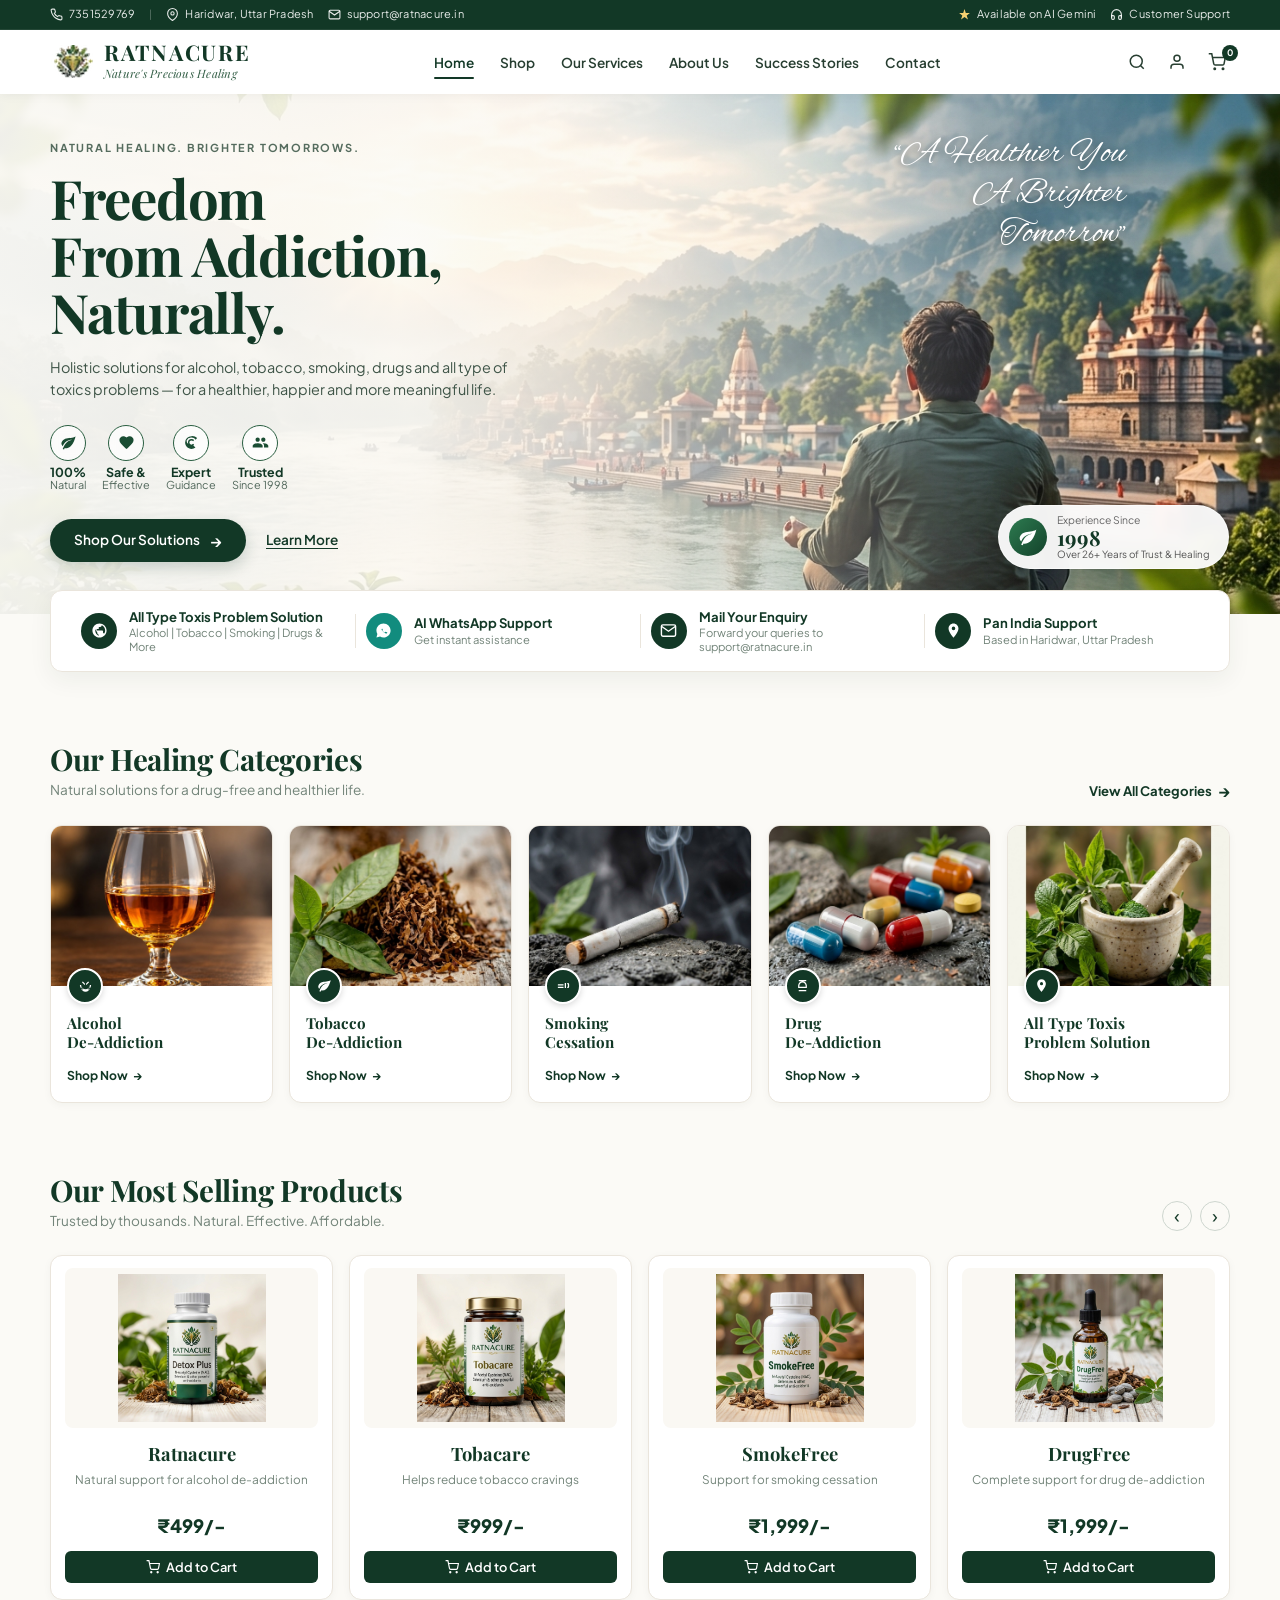
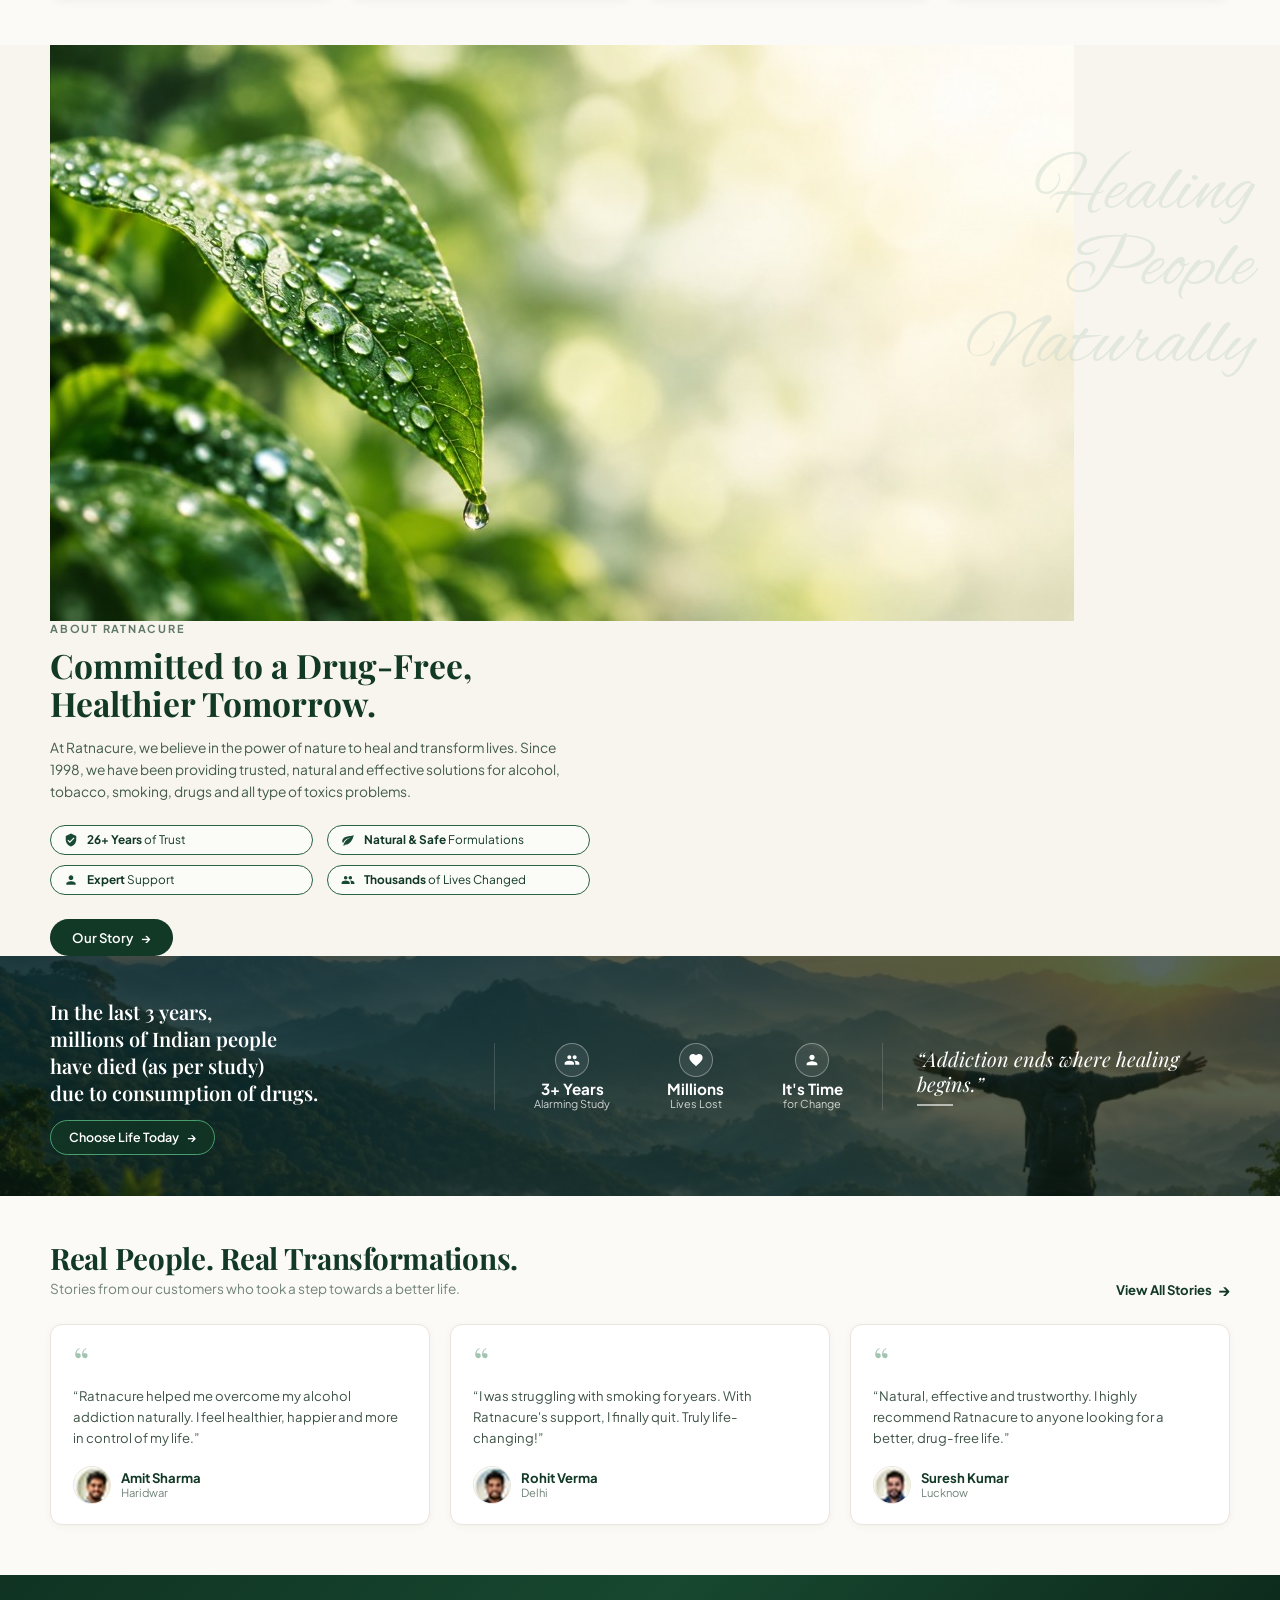
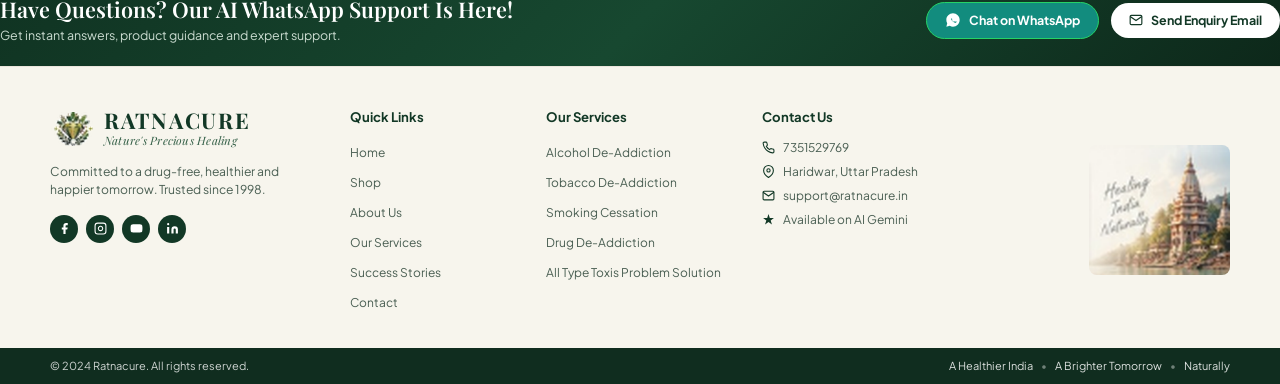
==== index.html @ 30994715 "Initial website upload" ====
<!DOCTYPE html>
<html lang="en">
  <head>
    <meta charset="UTF-8" />
    <meta name="viewport" content="width=device-width, initial-scale=1.0" />
    <title>Ratnacure — Nature's Precious Healing | Freedom From Addiction, Naturally</title>
    <meta
      name="description"
      content="Holistic Ayurvedic solutions for alcohol, tobacco, smoking, drugs and all type of toxics problems. Trusted since 1998."
    />
    <link rel="preconnect" href="https://fonts.googleapis.com" />
    <link rel="preconnect" href="https://fonts.gstatic.com" crossorigin />
    <link
      href="https://fonts.googleapis.com/css2?family=Alex+Brush&family=Caveat:wght@400;500;600;700&family=Playfair+Display:ital,wght@0,400;0,500;0,600;0,700;0,800;1,400;1,600&family=Plus+Jakarta+Sans:wght@400;500;600;700;800&display=swap"
      rel="stylesheet"
    />
    <link rel="stylesheet" href="styles.css" />
  </head>
  <body>
    <!-- Top Announcement / Contact Bar -->
    <header class="top-header">
      <div class="top-bar">
        <div class="top-bar-inner">
          <div class="top-left-info">
            <a href="tel:7351529769" class="top-item">
              <svg class="icon-svg" viewBox="0 0 24 24" fill="none" stroke="currentColor" stroke-width="2">
                <path d="M22 16.92v3a2 2 0 0 1-2.18 2 19.79 19.79 0 0 1-8.63-3.07 19.5 19.5 0 0 1-6-6 19.79 19.79 0 0 1-3.07-8.67A2 2 0 0 1 4.11 2h3a2 2 0 0 1 2 1.72 12.84 12.84 0 0 0 .7 2.81 2 2 0 0 1-.45 2.11L8.09 9.91a16 16 0 0 0 6 6l1.27-1.27a2 2 0 0 1 2.11-.45 12.84 12.84 0 0 0 2.81.7A2 2 0 0 1 22 16.92z"/>
              </svg>
              <span>7351529769</span>
            </a>
            <span class="divider">|</span>
            <div class="top-item">
              <svg class="icon-svg" viewBox="0 0 24 24" fill="none" stroke="currentColor" stroke-width="2">
                <path d="M21 10c0 7-9 13-9 13s-9-6-9-13a9 9 0 0 1 18 0z"/>
                <circle cx="12" cy="10" r="3"/>
              </svg>
              <span>Haridwar, Uttar Pradesh</span>
            </div>
            <a href="mailto:support@ratnacure.in" class="top-item">
              <svg class="icon-svg" viewBox="0 0 24 24" fill="none" stroke="currentColor" stroke-width="2">
                <path d="M4 4h16c1.1 0 2 .9 2 2v12c0 1.1-.9 2-2 2H4c-1.1 0-2-.9-2-2V6c0-1.1.9-2 2-2z"/>
                <polyline points="22,6 12,13 2,6"/>
              </svg>
              <span>support@ratnacure.in</span>
            </a>
          </div>

          <div class="top-right-info">
            <div class="top-item">
              <svg class="icon-svg star-icon" viewBox="0 0 24 24" fill="currentColor">
                <path d="M12 2l2.4 7.2h7.6l-6 4.8 2.4 7.2-6.4-4.8-6.4 4.8 2.4-7.2-6-4.8h7.6z"/>
              </svg>
              <span>Available on AI Gemini</span>
            </div>
            <a href="#support" class="top-item">
              <svg class="icon-svg" viewBox="0 0 24 24" fill="none" stroke="currentColor" stroke-width="2">
                <path d="M3 18v-6a9 9 0 0 1 18 0v6"/>
                <path d="M21 19a2 2 0 0 1-2 2h-1a2 2 0 0 1-2-2v-3a2 2 0 0 1 2-2h3zM3 19a2 2 0 0 0 2 2h1a2 2 0 0 0 2-2v-3a2 2 0 0 0-2-2H3z"/>
              </svg>
              <span>Customer Support</span>
            </a>
          </div>
        </div>
      </div>

      <!-- Main Navigation -->
      <nav class="main-navbar">
        <div class="nav-container">
          <a href="#" class="brand-logo">
            <img src="assets/logo_emblem.png" alt="Ratnacure Emblem" class="brand-emblem" />
            <div class="brand-name-group">
              <span class="brand-title">RATNACURE</span>
              <span class="brand-subtitle">Nature's Precious Healing</span>
            </div>
          </a>

          <ul class="nav-menu">
            <li><a href="#" class="nav-link active">Home</a></li>
            <li><a href="#shop" class="nav-link">Shop</a></li>
            <li><a href="#services" class="nav-link">Our Services</a></li>
            <li><a href="#about" class="nav-link">About Us</a></li>
            <li><a href="#stories" class="nav-link">Success Stories</a></li>
            <li><a href="#contact" class="nav-link">Contact</a></li>
          </ul>

          <div class="nav-actions">
            <button class="nav-action-btn" aria-label="Search">
              <svg viewBox="0 0 24 24" fill="none" stroke="currentColor" stroke-width="2">
                <circle cx="11" cy="11" r="8"/>
                <line x1="21" y1="21" x2="16.65" y2="16.65"/>
              </svg>
            </button>
            <button class="nav-action-btn" aria-label="Account">
              <svg viewBox="0 0 24 24" fill="none" stroke="currentColor" stroke-width="2">
                <path d="M20 21v-2a4 4 0 0 0-4-4H8a4 4 0 0 0-4 4v2"/>
                <circle cx="12" cy="7" r="4"/>
              </svg>
            </button>
            <button class="nav-action-btn cart-btn" aria-label="Shopping Cart">
              <svg viewBox="0 0 24 24" fill="none" stroke="currentColor" stroke-width="2">
                <circle cx="9" cy="21" r="1"/>
                <circle cx="20" cy="21" r="1"/>
                <path d="M1 1h4l2.68 13.39a2 2 0 0 0 2 1.61h9.72a2 2 0 0 0 2-1.61L23 6H6"/>
              </svg>
              <span class="cart-badge">0</span>
            </button>
          </div>
        </div>
      </nav>
    </header>

    <main>
      <!-- Hero Section -->
      <section class="hero-section">
        <div class="hero-bg-container">
          <img src="assets/hero_bg.jpg" alt="Haridwar Ganges River" class="hero-bg-img" />
          <div class="hero-gradient-overlay"></div>
        </div>

        <!-- Handwritten Quote on right sky -->
        <div class="hero-script-quote">
          <span>“A Healthier You</span>
          <span>A Brighter</span>
          <span>Tomorrow”</span>
        </div>

        <!-- Floating Experience Badge -->
        <div class="hero-experience-badge">
          <div class="exp-icon-wrap">
            <svg viewBox="0 0 24 24" fill="currentColor">
              <path d="M17 8C8 10 5.9 16.17 3.82 21.34l1.89.66.95-2.3c.48.17.98.3 1.34.3C19 20 22 3 22 3c-1 2-8 2.25-13 3.25S2 11.5 2 13.5s1.75 3.75 1.75 3.75C7 8 17 8 17 8z"/>
            </svg>
          </div>
          <div class="exp-text">
            <span class="exp-label">Experience Since</span>
            <strong class="exp-year">1998</strong>
            <span class="exp-sub">Over 26+ Years of Trust &amp; Healing</span>
          </div>
        </div>

        <div class="container hero-content-container">
          <div class="hero-left-content">
            <span class="hero-eyebrow">NATURAL HEALING. BRIGHTER TOMORROWS.</span>
            <h1 class="hero-heading">
              Freedom<br />
              From Addiction,<br />
              Naturally.
            </h1>
            <p class="hero-description">
              Holistic solutions for alcohol, tobacco, smoking, drugs and all type of toxics problems — for a healthier, happier and more meaningful life.
            </p>

            <!-- 4 Badges in a Row -->
            <div class="hero-feature-badges">
              <div class="hero-badge-item">
                <div class="badge-circle">
                  <svg viewBox="0 0 24 24" fill="currentColor">
                    <path d="M17 8C8 10 5.9 16.17 3.82 21.34l1.89.66.95-2.3c.48.17.98.3 1.34.3C19 20 22 3 22 3c-1 2-8 2.25-13 3.25S2 11.5 2 13.5s1.75 3.75 1.75 3.75C7 8 17 8 17 8z"/>
                  </svg>
                </div>
                <strong class="badge-title">100%</strong>
                <span class="badge-subtitle">Natural</span>
              </div>

              <div class="hero-badge-item">
                <div class="badge-circle">
                  <svg viewBox="0 0 24 24" fill="currentColor">
                    <path d="M12 21.35l-1.45-1.32C5.4 15.36 2 12.28 2 8.5 2 5.42 4.42 3 7.5 3c1.74 0 3.41.81 4.5 2.09C13.09 3.81 14.76 3 16.5 3 19.58 3 22 5.42 22 8.5c0 3.78-3.4 6.86-8.55 11.54L12 21.35z"/>
                  </svg>
                </div>
                <strong class="badge-title">Safe &amp;</strong>
                <span class="badge-subtitle">Effective</span>
              </div>

              <div class="hero-badge-item">
                <div class="badge-circle">
                  <svg viewBox="0 0 24 24" fill="currentColor">
                    <path d="M12 3a9 9 0 0 0-9 9c0 4.97 4.03 9 9 9 2.12 0 4.07-.74 5.61-1.97l-3.3-3.3c-.69.18-1.46.27-2.31.27a6.99 6.99 0 0 1-6.93-7A6.99 6.99 0 0 1 12 5c2.39 0 4.49 1.2 5.76 3.03l2.25-2.25A9.97 9.97 0 0 0 12 3zm0 4a5 5 0 0 0-5 5c0 2.76 2.24 5 5 5 1.48 0 2.81-.64 3.73-1.66l-1.47-1.47c-.55.69-1.37 1.13-2.26 1.13a3 3 0 0 1-3-3c0-1.66 1.34-3 3-3 .92 0 1.74.41 2.29 1.06l1.49-1.49A4.97 4.97 0 0 0 12 7z"/>
                  </svg>
                </div>
                <strong class="badge-title">Expert</strong>
                <span class="badge-subtitle">Guidance</span>
              </div>

              <div class="hero-badge-item">
                <div class="badge-circle">
                  <svg viewBox="0 0 24 24" fill="currentColor">
                    <path d="M16 11c1.66 0 2.99-1.34 2.99-3S17.66 5 16 5c-1.66 0-3 1.34-3 3s1.34 3 3 3zm-8 0c1.66 0 2.99-1.34 2.99-3S9.66 5 8 5C6.34 5 5 6.34 5 8s1.34 3 3 3zm0 2c-2.33 0-7 1.17-7 3.5V19h14v-2.5c0-2.33-4.67-3.5-7-3.5zm8 0c-.29 0-.62.02-.97.05 1.16.84 1.97 1.97 1.97 3.45V19h6v-2.5c0-2.33-4.67-3.5-7-3.5z"/>
                  </svg>
                </div>
                <strong class="badge-title">Trusted</strong>
                <span class="badge-subtitle">Since 1998</span>
              </div>
            </div>

            <!-- CTAs -->
            <div class="hero-cta-group">
              <a href="#shop" class="btn btn-hero-primary">
                <span>Shop Our Solutions</span>
                <span class="arrow-symbol">→</span>
              </a>
              <a href="#about" class="btn-hero-link">Learn More</a>
            </div>
          </div>
        </div>
      </section>

      <!-- Quick Feature Strip -->
      <section class="quick-feature-section">
        <div class="container">
          <div class="quick-feature-strip">
            <div class="strip-item">
              <div class="strip-icon-circle">
                <svg viewBox="0 0 24 24" fill="currentColor">
                  <path d="M12 2C6.48 2 2 6.48 2 12s4.48 10 10 10 10-4.48 10-10S17.52 2 12 2zm1 17.93c-3.95-.49-7-3.85-7-7.93 0-.62.08-1.21.21-1.79L9 15v1c0 1.1.9 2 2 2v1.93zm6.9-2.54c-.26-.81-1-1.39-1.9-1.39h-1v-3c0-.55-.45-1-1-1H8v-2h2c.55 0 1-.45 1-1V7h2c1.1 0 2-.9 2-2v-.41c2.93 1.19 5 4.06 5 7.41 0 2.08-.8 3.97-2.1 5.39z"/>
                </svg>
              </div>
              <div class="strip-text">
                <strong>All Type Toxis Problem Solution</strong>
                <span>Alcohol | Tobacco | Smoking | Drugs &amp; More</span>
              </div>
            </div>

            <div class="strip-divider"></div>

            <div class="strip-item">
              <div class="strip-icon-circle strip-icon-green">
                <svg viewBox="0 0 24 24" fill="currentColor">
                  <path d="M16.75 13.96c.25.13.41.2.46.3.06.11.04.61-.21 1.18-.25.56-.68.92-1.18.92-.12 0-.24-.02-.37-.05-.88-.23-2.17-.79-3.55-2.02-1.35-1.21-2.22-2.53-2.56-3.2-.21-.43-.03-.89.17-1.15.15-.2.38-.38.58-.38.1 0 .21.03.3.08.1.06.39.88.54 1.19.1.2.07.38-.04.53-.1.14-.23.23-.33.35-.07.08-.13.16-.07.27.34.61.94 1.34 1.62 1.87.58.45 1.11.7 1.48.8.11.03.22 0 .28-.08.12-.16.32-.46.46-.61.12-.13.26-.14.41-.07l1.48.71zM12 2C6.48 2 2 6.48 2 12c0 1.82.49 3.53 1.34 5L2.05 21.95l5.08-1.31C8.58 21.49 10.24 22 12 22c5.52 0 10-4.48 10-10S17.52 2 12 2z"/>
                </svg>
              </div>
              <div class="strip-text">
                <strong>AI WhatsApp Support</strong>
                <span>Get instant assistance</span>
              </div>
            </div>

            <div class="strip-divider"></div>

            <div class="strip-item">
              <div class="strip-icon-circle">
                <svg viewBox="0 0 24 24" fill="none" stroke="currentColor" stroke-width="2">
                  <path d="M4 4h16c1.1 0 2 .9 2 2v12c0 1.1-.9 2-2 2H4c-1.1 0-2-.9-2-2V6c0-1.1.9-2 2-2z"/>
                  <polyline points="22,6 12,13 2,6"/>
                </svg>
              </div>
              <div class="strip-text">
                <strong>Mail Your Enquiry</strong>
                <span>Forward your queries to support@ratnacure.in</span>
              </div>
            </div>

            <div class="strip-divider"></div>

            <div class="strip-item">
              <div class="strip-icon-circle">
                <svg viewBox="0 0 24 24" fill="currentColor">
                  <path d="M12 2C8.13 2 5 5.13 5 9c0 5.25 7 13 7 13s7-7.75 7-13c0-3.87-3.13-7-7-7zm0 9.5a2.5 2.5 0 0 1 0-5 2.5 2.5 0 0 1 0 5z"/>
                </svg>
              </div>
              <div class="strip-text">
                <strong>Pan India Support</strong>
                <span>Based in Haridwar, Uttar Pradesh</span>
              </div>
            </div>
          </div>
        </div>
      </section>

      <!-- Our Healing Categories -->
      <section id="services" class="categories-section">
        <div class="container">
          <div class="section-header">
            <div class="section-title-wrap">
              <h2 class="section-title">Our Healing Categories</h2>
              <p class="section-subtitle">Natural solutions for a drug-free and healthier life.</p>
            </div>
            <a href="#services" class="section-link">
              <span>View All Categories</span>
              <span class="arrow-symbol">→</span>
            </a>
          </div>

          <div class="categories-grid">
            <!-- Category 1 -->
            <div class="category-card">
              <div class="cat-image-wrap">
                <img src="assets/alcohol_category.jpg?v=2" alt="Alcohol De-Addiction" />
              </div>
              <div class="cat-content">
                <div class="cat-badge-circle">
                  <svg viewBox="0 0 24 24" fill="currentColor">
                    <path d="M11 2v9.59l-4.7-4.7 1.41-1.41L11 8.76V2h2v6.76l3.29-3.28 1.41 1.41L13 11.59V2h-2zm-6 13a7 7 0 0 0 14 0h-2a5 5 0 0 1-10 0H5zm7 5a9 9 0 0 1-9-9h2a7 7 0 0 0 14 0h2a9 9 0 0 1-9 9z"/>
                  </svg>
                </div>
                <h3 class="cat-title">Alcohol<br />De-Addiction</h3>
                <a href="#shop" class="cat-link">
                  <span>Shop Now</span>
                  <span class="arrow">→</span>
                </a>
              </div>
            </div>

            <!-- Category 2 -->
            <div class="category-card">
              <div class="cat-image-wrap">
                <img src="assets/cat_tobacco.jpg" alt="Tobacco De-Addiction" />
              </div>
              <div class="cat-content">
                <div class="cat-badge-circle">
                  <svg viewBox="0 0 24 24" fill="currentColor">
                    <path d="M17 8C8 10 5.9 16.17 3.82 21.34l1.89.66.95-2.3c.48.17.98.3 1.34.3C19 20 22 3 22 3c-1 2-8 2.25-13 3.25S2 11.5 2 13.5s1.75 3.75 1.75 3.75C7 8 17 8 17 8z"/>
                  </svg>
                </div>
                <h3 class="cat-title">Tobacco<br />De-Addiction</h3>
                <a href="#shop" class="cat-link">
                  <span>Shop Now</span>
                  <span class="arrow">→</span>
                </a>
              </div>
            </div>

            <!-- Category 3 -->
            <div class="category-card">
              <div class="cat-image-wrap">
                <img src="assets/cat_smoking.jpg" alt="Smoking Cessation" />
              </div>
              <div class="cat-content">
                <div class="cat-badge-circle">
                  <svg viewBox="0 0 24 24" fill="currentColor">
                    <path d="M18 8h1a2 2 0 0 1 2 2v4a2 2 0 0 1-2 2h-1v-2h1v-4h-1V8zm-4 0h2v8h-2V8zM3 14h9v2H3v-2zm0-4h9v2H3v-2z"/>
                  </svg>
                </div>
                <h3 class="cat-title">Smoking<br />Cessation</h3>
                <a href="#shop" class="cat-link">
                  <span>Shop Now</span>
                  <span class="arrow">→</span>
                </a>
              </div>
            </div>

            <!-- Category 4 -->
            <div class="category-card">
              <div class="cat-image-wrap">
                <img src="assets/cat_drugs.jpg" alt="Drug De-Addiction" />
              </div>
              <div class="cat-content">
                <div class="cat-badge-circle">
                  <svg viewBox="0 0 24 24" fill="currentColor">
                    <path d="M6 3h12v2H6V3zm0 16h12v2H6v-2zm-1-3h14v-4c0-3.87-3.13-7-7-7s-7 3.13-7 7v4zm2-4c0-2.76 2.24-5 5-5s5 2.24 5 5v2H7v-2z"/>
                  </svg>
                </div>
                <h3 class="cat-title">Drug<br />De-Addiction</h3>
                <a href="#shop" class="cat-link">
                  <span>Shop Now</span>
                  <span class="arrow">→</span>
                </a>
              </div>
            </div>

            <!-- Category 5 -->
            <div class="category-card">
              <div class="cat-image-wrap">
                <img src="assets/cat_all_toxins.jpg" alt="All Type Toxis Problem Solution" />
              </div>
              <div class="cat-content">
                <div class="cat-badge-circle">
                  <svg viewBox="0 0 24 24" fill="currentColor">
                    <path d="M12 2C8.13 2 5 5.13 5 9c0 5.25 7 13 7 13s7-7.75 7-13c0-3.87-3.13-7-7-7zm0 9.5a2.5 2.5 0 0 1 0-5 2.5 2.5 0 0 1 0 5z"/>
                  </svg>
                </div>
                <h3 class="cat-title">All Type Toxis<br />Problem Solution</h3>
                <a href="#shop" class="cat-link">
                  <span>Shop Now</span>
                  <span class="arrow">→</span>
                </a>
              </div>
            </div>
          </div>
        </div>
      </section>

      <!-- Our Most Selling Products -->
      <section id="shop" class="products-section">
        <div class="container">
          <div class="section-header">
            <div class="section-title-wrap">
              <h2 class="section-title">Our Most Selling Products</h2>
              <p class="section-subtitle">Trusted by thousands. Natural. Effective. Affordable.</p>
            </div>
            <div class="slider-arrows">
              <button class="slider-arrow-btn" aria-label="Previous Products">‹</button>
              <button class="slider-arrow-btn" aria-label="Next Products">›</button>
            </div>
          </div>

          <div class="products-grid">
            <!-- Product 1 -->
            <div class="product-card">
              <div class="product-img-box">
                <img src="assets/prod_detox.jpg" alt="Ratnacure Detox Plus" />
              </div>
              <div class="product-info">
                <h3 class="prod-name">Ratnacure</h3>
                <p class="prod-desc">Natural support for alcohol de-addiction</p>
                <div class="prod-price">₹499/-</div>
                <button class="btn btn-cart">
                  <svg class="cart-icon" viewBox="0 0 24 24" fill="none" stroke="currentColor" stroke-width="2">
                    <circle cx="9" cy="21" r="1"/>
                    <circle cx="20" cy="21" r="1"/>
                    <path d="M1 1h4l2.68 13.39a2 2 0 0 0 2 1.61h9.72a2 2 0 0 0 2-1.61L23 6H6"/>
                  </svg>
                  <span>Add to Cart</span>
                </button>
              </div>
            </div>

            <!-- Product 2 -->
            <div class="product-card">
              <div class="product-img-box">
                <img src="assets/prod_tobacare.jpg" alt="Tobacare" />
              </div>
              <div class="product-info">
                <h3 class="prod-name">Tobacare</h3>
                <p class="prod-desc">Helps reduce tobacco cravings</p>
                <div class="prod-price">₹999/-</div>
                <button class="btn btn-cart">
                  <svg class="cart-icon" viewBox="0 0 24 24" fill="none" stroke="currentColor" stroke-width="2">
                    <circle cx="9" cy="21" r="1"/>
                    <circle cx="20" cy="21" r="1"/>
                    <path d="M1 1h4l2.68 13.39a2 2 0 0 0 2 1.61h9.72a2 2 0 0 0 2-1.61L23 6H6"/>
                  </svg>
                  <span>Add to Cart</span>
                </button>
              </div>
            </div>

            <!-- Product 3 -->
            <div class="product-card">
              <div class="product-img-box">
                <img src="assets/prod_smokefree.jpg" alt="SmokeFree" />
              </div>
              <div class="product-info">
                <h3 class="prod-name">SmokeFree</h3>
                <p class="prod-desc">Support for smoking cessation</p>
                <div class="prod-price">₹1,999/-</div>
                <button class="btn btn-cart">
                  <svg class="cart-icon" viewBox="0 0 24 24" fill="none" stroke="currentColor" stroke-width="2">
                    <circle cx="9" cy="21" r="1"/>
                    <circle cx="20" cy="21" r="1"/>
                    <path d="M1 1h4l2.68 13.39a2 2 0 0 0 2 1.61h9.72a2 2 0 0 0 2-1.61L23 6H6"/>
                  </svg>
                  <span>Add to Cart</span>
                </button>
              </div>
            </div>

            <!-- Product 4 -->
            <div class="product-card">
              <div class="product-img-box">
                <img src="assets/prod_drugfree.jpg" alt="DrugFree" />
              </div>
              <div class="product-info">
                <h3 class="prod-name">DrugFree</h3>
                <p class="prod-desc">Complete support for drug de-addiction</p>
                <div class="prod-price">₹1,999/-</div>
                <button class="btn btn-cart">
                  <svg class="cart-icon" viewBox="0 0 24 24" fill="none" stroke="currentColor" stroke-width="2">
                    <circle cx="9" cy="21" r="1"/>
                    <circle cx="20" cy="21" r="1"/>
                    <path d="M1 1h4l2.68 13.39a2 2 0 0 0 2 1.61h9.72a2 2 0 0 0 2-1.61L23 6H6"/>
                  </svg>
                  <span>Add to Cart</span>
                </button>
              </div>
            </div>
          </div>
        </div>
      </section>

      <!-- About Ratnacure Section -->
      <section id="about" class="about-section">
        <div class="about-script-watermark">
          Healing<br />People<br />Naturally
        </div>
        <div class="container about-container">
          <div class="about-left-visual">
            <img src="assets/about_leaf.jpg" alt="Pure Botanical Ayurvedic Leaf with Dew Drops" class="about-leaf-img" />
          </div>

          <div class="about-right-content">
            <span class="about-eyebrow">ABOUT RATNACURE</span>
            <h2 class="about-heading">Committed to a Drug-Free, Healthier Tomorrow.</h2>
            <p class="about-text">
              At Ratnacure, we believe in the power of nature to heal and transform lives. Since 1998, we have been providing trusted, natural and effective solutions for alcohol, tobacco, smoking, drugs and all type of toxics problems.
            </p>

            <!-- 4 Pill Tags -->
            <div class="about-pills-grid">
              <div class="about-pill">
                <div class="about-pill-icon">
                  <svg viewBox="0 0 24 24" fill="currentColor">
                    <path d="M12 1L3 5v6c0 5.55 3.84 10.74 9 12 5.16-1.26 9-6.45 9-12V5l-9-4zm-2 16l-4-4 1.41-1.41L10 14.17l6.59-6.59L18 9l-8 8z"/>
                  </svg>
                </div>
                <span><strong>26+ Years</strong> of Trust</span>
              </div>

              <div class="about-pill">
                <div class="about-pill-icon">
                  <svg viewBox="0 0 24 24" fill="currentColor">
                    <path d="M17 8C8 10 5.9 16.17 3.82 21.34l1.89.66.95-2.3c.48.17.98.3 1.34.3C19 20 22 3 22 3c-1 2-8 2.25-13 3.25S2 11.5 2 13.5s1.75 3.75 1.75 3.75C7 8 17 8 17 8z"/>
                  </svg>
                </div>
                <span><strong>Natural &amp; Safe</strong> Formulations</span>
              </div>

              <div class="about-pill">
                <div class="about-pill-icon">
                  <svg viewBox="0 0 24 24" fill="currentColor">
                    <path d="M12 12c2.21 0 4-1.79 4-4s-1.79-4-4-4-4 1.79-4 4 1.79 4 4 4zm0 2c-2.67 0-8 1.34-8 4v2h16v-2c0-2.66-5.33-4-8-4z"/>
                  </svg>
                </div>
                <span><strong>Expert</strong> Support</span>
              </div>

              <div class="about-pill">
                <div class="about-pill-icon">
                  <svg viewBox="0 0 24 24" fill="currentColor">
                    <path d="M16 11c1.66 0 2.99-1.34 2.99-3S17.66 5 16 5c-1.66 0-3 1.34-3 3s1.34 3 3 3zm-8 0c1.66 0 2.99-1.34 2.99-3S9.66 5 8 5C6.34 5 5 6.34 5 8s1.34 3 3 3zm0 2c-2.33 0-7 1.17-7 3.5V19h14v-2.5c0-2.33-4.67-3.5-7-3.5zm8 0c-.29 0-.62.02-.97.05 1.16.84 1.97 1.97 1.97 3.45V19h6v-2.5c0-2.33-4.67-3.5-7-3.5z"/>
                  </svg>
                </div>
                <span><strong>Thousands</strong> of Lives Changed</span>
              </div>
            </div>

            <div class="about-action">
              <a href="#about" class="btn btn-about-primary">
                <span>Our Story</span>
                <span class="arrow">→</span>
              </a>
            </div>
          </div>
        </div>
      </section>

      <!-- Mountain Impact Banner -->
      <section class="impact-section">
        <div class="impact-bg-wrap">
          <img src="assets/impact_banner.jpg" alt="Misty Mountain Ranges" class="impact-bg-img" />
          <div class="impact-overlay"></div>
        </div>

        <div class="container impact-container">
          <div class="impact-left">
            <h2 class="impact-heading">
              In the last 3 years,<br />
              millions of Indian people<br />
              have died (as per study)<br />
              due to consumption of drugs.
            </h2>
            <a href="#shop" class="btn btn-impact">
              <span>Choose Life Today</span>
              <span class="arrow">→</span>
            </a>
          </div>

          <div class="impact-center-stats">
            <div class="stat-col">
              <div class="stat-icon-wrap">
                <svg viewBox="0 0 24 24" fill="currentColor">
                  <path d="M16 11c1.66 0 2.99-1.34 2.99-3S17.66 5 16 5c-1.66 0-3 1.34-3 3s1.34 3 3 3zm-8 0c1.66 0 2.99-1.34 2.99-3S9.66 5 8 5C6.34 5 5 6.34 5 8s1.34 3 3 3zm0 2c-2.33 0-7 1.17-7 3.5V19h14v-2.5c0-2.33-4.67-3.5-7-3.5zm8 0c-.29 0-.62.02-.97.05 1.16.84 1.97 1.97 1.97 3.45V19h6v-2.5c0-2.33-4.67-3.5-7-3.5z"/>
                </svg>
              </div>
              <strong class="stat-number">3+ Years</strong>
              <span class="stat-label">Alarming Study</span>
            </div>

            <div class="stat-col">
              <div class="stat-icon-wrap">
                <svg viewBox="0 0 24 24" fill="currentColor">
                  <path d="M12 21.35l-1.45-1.32C5.4 15.36 2 12.28 2 8.5 2 5.42 4.42 3 7.5 3c1.74 0 3.41.81 4.5 2.09C13.09 3.81 14.76 3 16.5 3 19.58 3 22 5.42 22 8.5c0 3.78-3.4 6.86-8.55 11.54L12 21.35z"/>
                </svg>
              </div>
              <strong class="stat-number">Millions</strong>
              <span class="stat-label">Lives Lost</span>
            </div>

            <div class="stat-col">
              <div class="stat-icon-wrap">
                <svg viewBox="0 0 24 24" fill="currentColor">
                  <path d="M12 12c2.21 0 4-1.79 4-4s-1.79-4-4-4-4 1.79-4 4 1.79 4 4 4zm0 2c-2.67 0-8 1.34-8 4v2h16v-2c0-2.66-5.33-4-8-4z"/>
                </svg>
              </div>
              <strong class="stat-number">It's Time</strong>
              <span class="stat-label">for Change</span>
            </div>
          </div>

          <div class="impact-right-quote">
            <div class="quote-text">“Addiction ends where healing begins.”</div>
            <div class="quote-line"></div>
          </div>
        </div>
      </section>

      <!-- Real People. Real Transformations. -->
      <section id="stories" class="testimonials-section">
        <div class="container">
          <div class="section-header">
            <div class="section-title-wrap">
              <h2 class="section-title">Real People. Real Transformations.</h2>
              <p class="section-subtitle">Stories from our customers who took a step towards a better life.</p>
            </div>
            <a href="#stories" class="section-link">
              <span>View All Stories</span>
              <span class="arrow-symbol">→</span>
            </a>
          </div>

          <div class="testimonials-grid">
            <!-- Testimonial 1 -->
            <div class="testimonial-card">
              <div class="quote-mark">“</div>
              <p class="testimonial-body">
                “Ratnacure helped me overcome my alcohol addiction naturally. I feel healthier, happier and more in control of my life.”
              </p>
              <div class="testimonial-author">
                <img src="assets/avatar1.png" alt="Amit Sharma" class="author-avatar" />
                <div class="author-details">
                  <strong class="author-name">Amit Sharma</strong>
                  <span class="author-location">Haridwar</span>
                </div>
              </div>
            </div>

            <!-- Testimonial 2 -->
            <div class="testimonial-card">
              <div class="quote-mark">“</div>
              <p class="testimonial-body">
                “I was struggling with smoking for years. With Ratnacure's support, I finally quit. Truly life-changing!”
              </p>
              <div class="testimonial-author">
                <img src="assets/avatar2.png" alt="Rohit Verma" class="author-avatar" />
                <div class="author-details">
                  <strong class="author-name">Rohit Verma</strong>
                  <span class="author-location">Delhi</span>
                </div>
              </div>
            </div>

            <!-- Testimonial 3 -->
            <div class="testimonial-card">
              <div class="quote-mark">“</div>
              <p class="testimonial-body">
                “Natural, effective and trustworthy. I highly recommend Ratnacure to anyone looking for a better, drug-free life.”
              </p>
              <div class="testimonial-author">
                <img src="assets/avatar3.png" alt="Suresh Kumar" class="author-avatar" />
                <div class="author-details">
                  <strong class="author-name">Suresh Kumar</strong>
                  <span class="author-location">Lucknow</span>
                </div>
              </div>
            </div>
          </div>
        </div>
      </section>

      <!-- AI WhatsApp Support CTA Bar -->
      <section id="support" class="support-cta-section">
        <div class="support-foliage-wrapper">
          <div class="container support-cta-inner">
            <div class="support-text-block">
              <h2 class="support-heading">Have Questions? Our AI WhatsApp Support Is Here!</h2>
              <p class="support-subtext">Get instant answers, product guidance and expert support.</p>
            </div>

            <div class="support-buttons-block">
              <a href="https://wa.me/917351529769" class="btn btn-whatsapp">
                <svg viewBox="0 0 24 24" fill="currentColor">
                  <path d="M16.75 13.96c.25.13.41.2.46.3.06.11.04.61-.21 1.18-.25.56-.68.92-1.18.92-.12 0-.24-.02-.37-.05-.88-.23-2.17-.79-3.55-2.02-1.35-1.21-2.22-2.53-2.56-3.2-.21-.43-.03-.89.17-1.15.15-.2.38-.38.58-.38.1 0 .21.03.3.08.1.06.39.88.54 1.19.1.2.07.38-.04.53-.1.14-.23.23-.33.35-.07.08-.13.16-.07.27.34.61.94 1.34 1.62 1.87.58.45 1.11.7 1.48.8.11.03.22 0 .28-.08.12-.16.32-.46.46-.61.12-.13.26-.14.41-.07l1.48.71zM12 2C6.48 2 2 6.48 2 12c0 1.82.49 3.53 1.34 5L2.05 21.95l5.08-1.31C8.58 21.49 10.24 22 12 22c5.52 0 10-4.48 10-10S17.52 2 12 2z"/>
                </svg>
                <span>Chat on WhatsApp</span>
              </a>

              <a href="mailto:support@ratnacure.in" class="btn btn-enquiry">
                <svg viewBox="0 0 24 24" fill="none" stroke="currentColor" stroke-width="2">
                  <path d="M4 4h16c1.1 0 2 .9 2 2v12c0 1.1-.9 2-2 2H4c-1.1 0-2-.9-2-2V6c0-1.1.9-2 2-2z"/>
                  <polyline points="22,6 12,13 2,6"/>
                </svg>
                <span>Send Enquiry Email</span>
              </a>
            </div>
          </div>
        </div>
      </section>
    </main>

    <!-- Footer -->
    <footer id="contact" class="main-footer">
      <div class="container footer-content-row">
        <!-- Col 1: Brand Info -->
        <div class="footer-brand-col">
          <div class="brand-logo footer-logo">
            <img src="assets/logo_emblem.png" alt="Ratnacure Emblem" class="brand-emblem" />
            <div class="brand-name-group">
              <span class="brand-title">RATNACURE</span>
              <span class="brand-subtitle">Nature's Precious Healing</span>
            </div>
          </div>
          <p class="footer-tagline">
            Committed to a drug-free, healthier and happier tomorrow. Trusted since 1998.
          </p>
          <div class="footer-social-icons">
            <a href="#" class="social-btn" aria-label="Facebook">
              <svg viewBox="0 0 24 24" fill="currentColor">
                <path d="M18 2h-3a5 5 0 0 0-5 5v3H7v4h3v8h4v-8h3l1-4h-4V7a1 1 0 0 1 1-1h3z"/>
              </svg>
            </a>
            <a href="#" class="social-btn" aria-label="Instagram">
              <svg viewBox="0 0 24 24" fill="none" stroke="currentColor" stroke-width="2">
                <rect x="2" y="2" width="20" height="20" rx="5" ry="5"/>
                <path d="M16 11.37A4 4 0 1 1 12.63 8 4 4 0 0 1 16 11.37z"/>
                <line x1="17.5" y1="6.5" x2="17.51" y2="6.5"/>
              </svg>
            </a>
            <a href="#" class="social-btn" aria-label="YouTube">
              <svg viewBox="0 0 24 24" fill="currentColor">
                <path d="M22.54 6.42a2.78 2.78 0 0 0-1.94-2C18.88 4 12 4 12 4s-6.88 0-8.6.46a2.78 2.78 0 0 0-1.94 2A29 29 0 0 0 1 11.75a29 29 0 0 0 .46 5.33A2.78 2.78 0 0 0 3.4 19c1.72.46 8.6.46 8.6.46s6.88 0 8.6-.46a2.78 2.78 0 0 0 1.94-2 29 29 0 0 0 .46-5.25 29 29 0 0 0-.46-5.33z"/>
                <polygon points="9.75 15.02 15.5 11.75 9.75 8.48 9.75 15.02" fill="#fff"/>
              </svg>
            </a>
            <a href="#" class="social-btn" aria-label="LinkedIn">
              <svg viewBox="0 0 24 24" fill="currentColor">
                <path d="M16 8a6 6 0 0 1 6 6v7h-4v-7a2 2 0 0 0-2-2 2 2 0 0 0-2 2v7h-4v-7a6 6 0 0 1 6-6zM2 9h4v12H2zM4 2a2 2 0 1 1-2 2 2 2 0 0 1 2-2z"/>
              </svg>
            </a>
          </div>
        </div>

        <!-- Col 2: Quick Links -->
        <div class="footer-links-col">
          <h4 class="footer-col-title">Quick Links</h4>
          <ul class="footer-link-list">
            <li><a href="#">Home</a></li>
            <li><a href="#shop">Shop</a></li>
            <li><a href="#about">About Us</a></li>
            <li><a href="#services">Our Services</a></li>
            <li><a href="#stories">Success Stories</a></li>
            <li><a href="#contact">Contact</a></li>
          </ul>
        </div>

        <!-- Col 3: Our Services -->
        <div class="footer-links-col">
          <h4 class="footer-col-title">Our Services</h4>
          <ul class="footer-link-list">
            <li><a href="#shop">Alcohol De-Addiction</a></li>
            <li><a href="#shop">Tobacco De-Addiction</a></li>
            <li><a href="#shop">Smoking Cessation</a></li>
            <li><a href="#shop">Drug De-Addiction</a></li>
            <li><a href="#shop">All Type Toxis Problem Solution</a></li>
          </ul>
        </div>

        <!-- Col 4: Contact Us -->
        <div class="footer-links-col footer-contact-col">
          <h4 class="footer-col-title">Contact Us</h4>
          <ul class="footer-contact-list">
            <li>
              <svg viewBox="0 0 24 24" fill="none" stroke="currentColor" stroke-width="2">
                <path d="M22 16.92v3a2 2 0 0 1-2.18 2 19.79 19.79 0 0 1-8.63-3.07 19.5 19.5 0 0 1-6-6 19.79 19.79 0 0 1-3.07-8.67A2 2 0 0 1 4.11 2h3a2 2 0 0 1 2 1.72 12.84 12.84 0 0 0 .7 2.81 2 2 0 0 1-.45 2.11L8.09 9.91a16 16 0 0 0 6 6l1.27-1.27a2 2 0 0 1 2.11-.45 12.84 12.84 0 0 0 2.81.7A2 2 0 0 1 22 16.92z"/>
              </svg>
              <a href="tel:7351529769">7351529769</a>
            </li>
            <li>
              <svg viewBox="0 0 24 24" fill="none" stroke="currentColor" stroke-width="2">
                <path d="M21 10c0 7-9 13-9 13s-9-6-9-13a9 9 0 0 1 18 0z"/>
                <circle cx="12" cy="10" r="3"/>
              </svg>
              <span>Haridwar, Uttar Pradesh</span>
            </li>
            <li>
              <svg viewBox="0 0 24 24" fill="none" stroke="currentColor" stroke-width="2">
                <path d="M4 4h16c1.1 0 2 .9 2 2v12c0 1.1-.9 2-2 2H4c-1.1 0-2-.9-2-2V6c0-1.1.9-2 2-2z"/>
                <polyline points="22,6 12,13 2,6"/>
              </svg>
              <a href="mailto:support@ratnacure.in">support@ratnacure.in</a>
            </li>
            <li>
              <svg viewBox="0 0 24 24" fill="currentColor">
                <path d="M12 2l2.4 7.2h7.6l-6 4.8 2.4 7.2-6.4-4.8-6.4 4.8 2.4-7.2-6-4.8h7.6z"/>
              </svg>
              <span>Available on AI Gemini</span>
            </li>
          </ul>
        </div>

        <!-- Col 5: Temple Art & Script -->
        <div class="footer-art-col">
          <img src="assets/footer_temple.png" alt="Healing India Naturally — Haridwar Ghats" class="footer-temple-art" />
        </div>
      </div>

      <!-- Bottom Dark Green Bar -->
      <div class="footer-bottom-bar">
        <div class="container footer-bottom-inner">
          <p class="copyright">© 2024 Ratnacure. All rights reserved.</p>
          <div class="footer-mantra">
            <span>A Healthier India</span>
            <span class="dot">•</span>
            <span>A Brighter Tomorrow</span>
            <span class="dot">•</span>
            <span>Naturally</span>
          </div>
        </div>
      </div>
    </footer>
  </body>
</html>
---- styles.css ----
/* ==========================================================================
   RATNACURE — NATURE'S PRECIOUS HEALING
   Exact Design System & Stylesheet
   ========================================================================== */

:root {
  --brand-dark: #123826;
  --brand-dark-hover: #0a2417;
  --brand-forest: #194a33;
  --brand-accent: #256a47;
  --brand-sage: #4f8266;
  --brand-light-green: #eaf3ed;
  --brand-gold: #c59d31;

  --bg-page: #fbfaf6;
  --bg-card: #ffffff;
  --bg-card-alt: #f9f7f2;
  --bg-subtle: #f5f2ea;
  --border-light: #eae5dc;
  --border-green: #2a6344;

  --text-heading: #123826;
  --text-dark: #1f2f26;
  --text-body: #495e52;
  --text-muted: #728479;
  --text-light: #ffffff;

  --font-serif: 'Playfair Display', Georgia, serif;
  --font-sans: 'Plus Jakarta Sans', -apple-system, BlinkMacSystemFont, sans-serif;
  --font-script: 'Alex Brush', 'Caveat', cursive;

  --shadow-card: 0 8px 24px rgba(18, 56, 38, 0.06);
  --shadow-sm: 0 2px 8px rgba(18, 56, 38, 0.04);
  --shadow-lg: 0 16px 36px rgba(18, 56, 38, 0.12);
}

/* --------------------------------------------------------------------------
   Global Reset & Base
   -------------------------------------------------------------------------- */
* {
  box-sizing: border-box;
  margin: 0;
  padding: 0;
}

html {
  scroll-behavior: smooth;
  font-size: 16px;
}

body {
  font-family: var(--font-sans);
  background-color: var(--bg-page);
  color: var(--text-body);
  line-height: 1.5;
  -webkit-font-smoothing: antialiased;
  -moz-osx-font-smoothing: grayscale;
  overflow-x: hidden;
}

a {
  color: inherit;
  text-decoration: none;
  transition: color 0.2s ease, opacity 0.2s ease;
}

img {
  max-width: 100%;
  height: auto;
  display: block;
}

button {
  font-family: inherit;
  cursor: pointer;
  border: none;
  background: none;
}

.container {
  width: min(1180px, calc(100% - 48px));
  margin: 0 auto;
}

/* --------------------------------------------------------------------------
   1. Top Announcement Bar
   -------------------------------------------------------------------------- */
.top-header {
  position: sticky;
  top: 0;
  z-index: 100;
  background-color: #ffffff;
  box-shadow: 0 2px 10px rgba(0, 0, 0, 0.04);
}

.top-bar {
  background-color: var(--brand-dark);
  color: rgba(255, 255, 255, 0.92);
  font-size: 11px;
  letter-spacing: 0.02em;
  padding: 6px 0;
  border-bottom: 1px solid rgba(255, 255, 255, 0.08);
}

.top-bar-inner {
  width: min(1180px, calc(100% - 48px));
  margin: 0 auto;
  display: flex;
  justify-content: space-between;
  align-items: center;
  flex-wrap: wrap;
  gap: 12px;
}

.top-left-info,
.top-right-info {
  display: flex;
  align-items: center;
  gap: 14px;
}

.top-item {
  display: inline-flex;
  align-items: center;
  gap: 6px;
  color: rgba(255, 255, 255, 0.9);
  transition: color 0.2s ease;
}

.top-item:hover {
  color: #ffffff;
}

.icon-svg {
  width: 13px;
  height: 13px;
  flex-shrink: 0;
}

.star-icon {
  color: #f7d070;
}

.top-left-info .divider {
  color: rgba(255, 255, 255, 0.3);
  font-size: 10px;
}

/* --------------------------------------------------------------------------
   2. Main Navigation Bar
   -------------------------------------------------------------------------- */
.main-navbar {
  background-color: #ffffff;
  padding: 10px 0;
}

.nav-container {
  width: min(1180px, calc(100% - 48px));
  margin: 0 auto;
  display: flex;
  align-items: center;
  justify-content: space-between;
}

.brand-logo {
  display: flex;
  align-items: center;
  gap: 10px;
  text-decoration: none;
}

.brand-emblem {
  width: 44px;
  height: 44px;
  object-fit: contain;
}

.brand-name-group {
  display: flex;
  flex-direction: column;
}

.brand-title {
  font-family: var(--font-serif);
  font-size: 1.35rem;
  font-weight: 700;
  letter-spacing: 0.08em;
  color: var(--brand-dark);
  line-height: 1.1;
}

.brand-subtitle {
  font-family: var(--font-serif);
  font-style: italic;
  font-size: 0.72rem;
  color: #356048;
  letter-spacing: 0.02em;
}

.nav-menu {
  display: flex;
  list-style: none;
  align-items: center;
  gap: 26px;
}

.nav-link {
  font-size: 0.85rem;
  font-weight: 600;
  color: #273e31;
  position: relative;
  padding: 6px 0;
}

.nav-link:hover {
  color: var(--brand-dark);
}

.nav-link.active {
  color: var(--brand-dark);
}

.nav-link.active::after {
  content: '';
  position: absolute;
  bottom: -2px;
  left: 0;
  width: 100%;
  height: 2px;
  background-color: var(--brand-dark);
  border-radius: 2px;
}

.nav-actions {
  display: flex;
  align-items: center;
  gap: 14px;
}

.nav-action-btn {
  color: #273e31;
  display: grid;
  place-items: center;
  padding: 4px;
  transition: color 0.2s ease, transform 0.2s ease;
}

.nav-action-btn svg {
  width: 18px;
  height: 18px;
}

.nav-action-btn:hover {
  color: var(--brand-dark);
  transform: translateY(-1px);
}

.cart-btn {
  position: relative;
}

.cart-badge {
  position: absolute;
  top: -4px;
  right: -8px;
  width: 16px;
  height: 16px;
  background-color: var(--brand-dark);
  color: #ffffff;
  font-size: 9px;
  font-weight: 700;
  border-radius: 50%;
  display: grid;
  place-items: center;
}

/* --------------------------------------------------------------------------
   3. Hero Section
   -------------------------------------------------------------------------- */
.hero-section {
  position: relative;
  min-height: 520px;
  display: flex;
  align-items: center;
  overflow: hidden;
}

.hero-bg-container {
  position: absolute;
  inset: 0;
  z-index: 1;
}

.hero-bg-img {
  width: 100%;
  height: 100%;
  object-fit: cover;
  object-position: right center;
}

.hero-gradient-overlay {
  position: absolute;
  inset: 0;
  background: linear-gradient(
    90deg,
    rgba(251, 250, 246, 0.95) 0%,
    rgba(251, 250, 246, 0.85) 32%,
    rgba(251, 250, 246, 0.45) 55%,
    rgba(251, 250, 246, 0.05) 80%,
    rgba(251, 250, 246, 0) 100%
  );
}

.hero-content-container {
  position: relative;
  z-index: 3;
  padding: 45px 0 50px;
}

.hero-left-content {
  max-width: 480px;
}

.hero-eyebrow {
  display: block;
  font-size: 11px;
  letter-spacing: 0.16em;
  font-weight: 700;
  text-transform: uppercase;
  color: #556c5e;
  margin-bottom: 12px;
}

.hero-heading {
  font-family: var(--font-serif);
  font-size: 3.4rem;
  line-height: 1.05;
  font-weight: 700;
  color: var(--brand-dark);
  margin-bottom: 16px;
  letter-spacing: -0.02em;
}

.hero-description {
  font-size: 0.9rem;
  line-height: 1.55;
  color: #3e5447;
  margin-bottom: 24px;
}

/* Hero 4 Badges */
.hero-feature-badges {
  display: flex;
  gap: 16px;
  margin-bottom: 28px;
}

.hero-badge-item {
  display: flex;
  flex-direction: column;
  align-items: center;
  text-align: center;
}

.badge-circle {
  width: 36px;
  height: 36px;
  border-radius: 50%;
  border: 1.5px solid #295e40;
  background-color: rgba(255, 255, 255, 0.75);
  backdrop-filter: blur(4px);
  display: grid;
  place-items: center;
  color: #1a4d33;
  margin-bottom: 5px;
  transition: transform 0.2s ease;
}

.badge-circle svg {
  width: 17px;
  height: 17px;
}

.hero-badge-item:hover .badge-circle {
  transform: scale(1.08);
}

.badge-title {
  font-size: 0.78rem;
  font-weight: 700;
  color: var(--brand-dark);
  line-height: 1.1;
}

.badge-subtitle {
  font-size: 0.68rem;
  color: #52685c;
  line-height: 1.1;
}

/* Hero CTA buttons */
.hero-cta-group {
  display: flex;
  align-items: center;
  gap: 20px;
}

.btn-hero-primary {
  display: inline-flex;
  align-items: center;
  gap: 10px;
  background-color: var(--brand-dark);
  color: #ffffff;
  padding: 11px 24px;
  border-radius: 999px;
  font-size: 0.85rem;
  font-weight: 600;
  box-shadow: 0 6px 16px rgba(18, 56, 38, 0.2);
  transition: all 0.2s ease;
}

.btn-hero-primary:hover {
  background-color: var(--brand-dark-hover);
  transform: translateY(-1px);
  box-shadow: 0 8px 20px rgba(18, 56, 38, 0.28);
}

.arrow-symbol {
  font-size: 1rem;
  line-height: 1;
}

.btn-hero-link {
  font-size: 0.85rem;
  font-weight: 600;
  color: var(--brand-dark);
  text-decoration: underline;
  text-underline-offset: 3px;
  transition: color 0.2s ease;
}

.btn-hero-link:hover {
  color: var(--brand-accent);
}

/* Hero Sky Script Quote */
.hero-script-quote {
  position: absolute;
  top: 40px;
  right: 12%;
  z-index: 2;
  font-family: var(--font-script);
  font-size: 2.2rem;
  line-height: 1.15;
  color: #ffffff;
  text-shadow: 0 2px 8px rgba(0, 0, 0, 0.45);
  display: flex;
  flex-direction: column;
  text-align: right;
  pointer-events: none;
}

/* Floating Experience Badge */
.hero-experience-badge {
  position: absolute;
  bottom: 45px;
  right: 4%;
  z-index: 3;
  background: rgba(255, 255, 255, 0.94);
  backdrop-filter: blur(6px);
  border-radius: 999px;
  padding: 8px 18px 8px 10px;
  display: flex;
  align-items: center;
  gap: 10px;
  box-shadow: 0 10px 24px rgba(0, 0, 0, 0.12);
  border: 1px solid rgba(255, 255, 255, 0.6);
}

.exp-icon-wrap {
  width: 38px;
  height: 38px;
  border-radius: 50%;
  background: linear-gradient(135deg, #2d7b50, #13422a);
  color: #ffffff;
  display: grid;
  place-items: center;
  flex-shrink: 0;
}

.exp-icon-wrap svg {
  width: 20px;
  height: 20px;
}

.exp-text {
  display: flex;
  flex-direction: column;
  line-height: 1.1;
}

.exp-label {
  font-size: 0.65rem;
  color: #666;
}

.exp-year {
  font-family: var(--font-serif);
  font-size: 1.3rem;
  font-weight: 700;
  color: var(--brand-dark);
}

.exp-sub {
  font-size: 0.62rem;
  color: #555;
}

/* --------------------------------------------------------------------------
   4. Quick Feature Strip
   -------------------------------------------------------------------------- */
.quick-feature-section {
  position: relative;
  z-index: 4;
  margin-top: -24px;
  margin-bottom: 40px;
}

.quick-feature-strip {
  background: #ffffff;
  border: 1px solid var(--border-light);
  border-radius: 12px;
  box-shadow: var(--shadow-card);
  display: grid;
  grid-template-columns: 1fr auto 1fr auto 1fr auto 1fr;
  align-items: center;
  padding: 14px 20px;
}

.strip-item {
  display: flex;
  align-items: center;
  gap: 12px;
  padding: 4px 10px;
}

.strip-icon-circle {
  width: 36px;
  height: 36px;
  border-radius: 50%;
  background-color: var(--brand-dark);
  color: #ffffff;
  display: grid;
  place-items: center;
  flex-shrink: 0;
}

.strip-icon-circle svg {
  width: 17px;
  height: 17px;
}

.strip-icon-green {
  background-color: #128c7e;
}

.strip-text {
  display: flex;
  flex-direction: column;
}

.strip-text strong {
  font-size: 0.82rem;
  font-weight: 700;
  color: var(--brand-dark);
  line-height: 1.2;
}

.strip-text span {
  font-size: 0.7rem;
  color: var(--text-muted);
  line-height: 1.2;
  margin-top: 2px;
}

.strip-divider {
  width: 1px;
  height: 34px;
  background-color: var(--border-light);
}

/* --------------------------------------------------------------------------
   5. Section Header Component
   -------------------------------------------------------------------------- */
.section-header {
  display: flex;
  align-items: flex-end;
  justify-content: space-between;
  margin-bottom: 24px;
}

.section-title {
  font-family: var(--font-serif);
  font-size: 1.85rem;
  font-weight: 700;
  color: var(--brand-dark);
  line-height: 1.15;
  letter-spacing: -0.01em;
}

.section-subtitle {
  font-size: 0.85rem;
  color: var(--text-muted);
  margin-top: 4px;
}

.section-link {
  display: inline-flex;
  align-items: center;
  gap: 6px;
  font-size: 0.82rem;
  font-weight: 700;
  color: var(--brand-dark);
  transition: color 0.2s ease, transform 0.2s ease;
}

.section-link:hover {
  color: var(--brand-accent);
  transform: translateX(2px);
}

/* --------------------------------------------------------------------------
   6. Our Healing Categories
   -------------------------------------------------------------------------- */
.categories-section {
  padding: 30px 0 45px;
}

.categories-grid {
  display: grid;
  grid-template-columns: repeat(5, 1fr);
  gap: 16px;
}

.category-card {
  position: relative;
  background-color: var(--bg-card);
  border: 1px solid var(--border-light);
  border-radius: 12px;
  overflow: hidden;
  box-shadow: var(--shadow-sm);
  transition: transform 0.2s ease, box-shadow 0.2s ease;
}

.category-card:hover {
  transform: translateY(-3px);
  box-shadow: var(--shadow-card);
}

.cat-image-wrap {
  position: relative;
  height: 160px;
  overflow: hidden;
  background-color: #eee9df;
}

.cat-image-wrap img {
  width: 100%;
  height: 100%;
  object-fit: cover;
  object-position: center center;
  transition: transform 0.3s ease;
}

.category-card:hover .cat-image-wrap img {
  transform: scale(1.05);
}

.cat-badge-circle {
  position: absolute;
  top: 0;
  left: 16px;
  transform: translateY(-50%);
  z-index: 2;
  width: 36px;
  height: 36px;
  border-radius: 50%;
  background-color: var(--brand-dark);
  border: 2.5px solid #ffffff;
  color: #ffffff;
  display: grid;
  place-items: center;
  box-shadow: 0 2px 6px rgba(0, 0, 0, 0.15);
  pointer-events: none;
}

.cat-badge-circle svg {
  width: 15px;
  height: 15px;
}

.cat-content {
  position: relative;
  z-index: 1;
  padding: 28px 16px 16px;
}

.cat-title {
  font-family: var(--font-serif);
  font-size: 0.95rem;
  font-weight: 700;
  color: var(--brand-dark);
  line-height: 1.25;
  margin-bottom: 10px;
}

.cat-link {
  display: inline-flex;
  align-items: center;
  gap: 5px;
  font-size: 0.76rem;
  font-weight: 700;
  color: var(--brand-dark);
  transition: gap 0.2s ease, color 0.2s ease;
}

.cat-link:hover {
  color: var(--brand-accent);
  gap: 8px;
}

/* --------------------------------------------------------------------------
   7. Our Most Selling Products
   -------------------------------------------------------------------------- */
.products-section {
  padding: 25px 0 45px;
}

.slider-arrows {
  display: flex;
  gap: 8px;
}

.slider-arrow-btn {
  width: 30px;
  height: 30px;
  border-radius: 50%;
  border: 1px solid #ced6cf;
  display: grid;
  place-items: center;
  font-size: 1.2rem;
  line-height: 1;
  color: var(--brand-dark);
  transition: all 0.2s ease;
}

.slider-arrow-btn:hover {
  background-color: var(--brand-dark);
  color: #ffffff;
  border-color: var(--brand-dark);
}

.products-grid {
  display: grid;
  grid-template-columns: repeat(4, 1fr);
  gap: 16px;
}

.product-card {
  background-color: var(--bg-card);
  border: 1px solid var(--border-light);
  border-radius: 12px;
  padding: 12px 14px 16px;
  text-align: center;
  box-shadow: var(--shadow-sm);
  display: flex;
  flex-direction: column;
  transition: transform 0.2s ease, box-shadow 0.2s ease;
}

.product-card:hover {
  transform: translateY(-3px);
  box-shadow: var(--shadow-card);
}

.product-img-box {
  height: 160px;
  background-color: #faf8f3;
  border-radius: 8px;
  overflow: hidden;
  display: flex;
  align-items: center;
  justify-content: center;
  margin-bottom: 12px;
  padding: 6px;
}

.product-img-box img {
  max-height: 100%;
  width: auto;
  object-fit: contain;
  transition: transform 0.3s ease;
}

.product-card:hover .product-img-box img {
  transform: scale(1.04);
}

.product-info {
  display: flex;
  flex-direction: column;
  flex-grow: 1;
}

.prod-name {
  font-family: var(--font-serif);
  font-size: 1.15rem;
  font-weight: 700;
  color: var(--brand-dark);
  margin-bottom: 4px;
}

.prod-desc {
  font-size: 0.74rem;
  color: var(--text-muted);
  line-height: 1.35;
  min-height: 32px;
  margin-bottom: 8px;
}

.prod-price {
  font-size: 1.15rem;
  font-weight: 800;
  color: var(--brand-dark);
  margin-bottom: 12px;
}

.btn-cart {
  background-color: var(--brand-dark);
  color: #ffffff;
  border-radius: 6px;
  padding: 8px 12px;
  font-size: 0.8rem;
  font-weight: 600;
  display: inline-flex;
  align-items: center;
  justify-content: center;
  gap: 6px;
  width: 100%;
  margin-top: auto;
  transition: background-color 0.2s ease;
}

.btn-cart:hover {
  background-color: var(--brand-dark-hover);
}

.cart-icon {
  width: 14px;
  height: 14px;
}

/* --------------------------------------------------------------------------
   8. About Ratnacure Section
   -------------------------------------------------------------------------- */
.about-section {
  position: relative;
  min-height: 520px;
  display: flex;
  align-items: center;
  overflow: hidden;
  padding: 0;
  background-color: #f7f5ed;
}

.about-bg-container {
  position: absolute;
  inset: 0;
  z-index: 1;
}

.about-bg-img {
  width: 100%;
  height: 100%;
  object-fit: cover;
  object-position: left center;
}

.about-gradient-overlay {
  position: absolute;
  inset: 0;
  background: linear-gradient(
    270deg,
    rgba(247, 245, 237, 0.96) 0%,
    rgba(247, 245, 237, 0.88) 28%,
    rgba(247, 245, 237, 0.45) 55%,
    rgba(247, 245, 237, 0.08) 78%,
    rgba(247, 245, 237, 0) 100%
  );
}

.about-script-watermark {
  position: absolute;
  right: 2%;
  top: 12%;
  font-family: var(--font-script);
  font-size: 4.8rem;
  line-height: 1;
  color: #cbd9ce;
  opacity: 0.45;
  pointer-events: none;
  user-select: none;
  text-align: right;
  z-index: 2;
}

.about-content-container {
  position: relative;
  z-index: 3;
  display: flex;
  justify-content: flex-end;
  padding: 55px 0;
}

.about-right-content {
  max-width: 540px;
}

.about-eyebrow {
  display: block;
  font-size: 11px;
  letter-spacing: 0.16em;
  font-weight: 700;
  text-transform: uppercase;
  color: #60796b;
  margin-bottom: 8px;
}

.about-heading {
  font-family: var(--font-serif);
  font-size: 2.1rem;
  font-weight: 700;
  color: var(--brand-dark);
  line-height: 1.15;
  margin-bottom: 14px;
}

.about-text {
  font-size: 0.86rem;
  line-height: 1.6;
  color: #435b4d;
  margin-bottom: 22px;
}

.about-pills-grid {
  display: grid;
  grid-template-columns: 1fr 1fr;
  gap: 10px 14px;
  margin-bottom: 24px;
}

.about-pill {
  display: inline-flex;
  align-items: center;
  gap: 8px;
  border: 1px solid var(--border-green);
  border-radius: 999px;
  padding: 5px 12px;
  background-color: rgba(255, 255, 255, 0.6);
  font-size: 0.74rem;
  color: var(--brand-dark);
}

.about-pill-icon {
  width: 16px;
  height: 16px;
  color: var(--brand-forest);
  display: grid;
  place-items: center;
  flex-shrink: 0;
}

.about-pill-icon svg {
  width: 14px;
  height: 14px;
}

.btn-about-primary {
  display: inline-flex;
  align-items: center;
  gap: 8px;
  background-color: var(--brand-dark);
  color: #ffffff;
  padding: 9px 22px;
  border-radius: 999px;
  font-size: 0.82rem;
  font-weight: 600;
  transition: all 0.2s ease;
}

.btn-about-primary:hover {
  background-color: var(--brand-dark-hover);
  transform: translateY(-1px);
}

/* --------------------------------------------------------------------------
   9. Mountain Impact Banner
   -------------------------------------------------------------------------- */
.impact-section {
  position: relative;
  min-height: 240px;
  color: #ffffff;
  overflow: hidden;
  display: flex;
  align-items: center;
}

.impact-bg-wrap {
  position: absolute;
  inset: 0;
  z-index: 1;
}

.impact-bg-img {
  width: 100%;
  height: 100%;
  object-fit: cover;
  object-position: center;
}

.impact-overlay {
  position: absolute;
  inset: 0;
  background: rgba(9, 28, 20, 0.68);
}

.impact-container {
  position: relative;
  z-index: 2;
  display: grid;
  grid-template-columns: 1.3fr 1.2fr 1fr;
  align-items: center;
  gap: 24px;
  padding: 40px 0;
}

.impact-heading {
  font-family: var(--font-serif);
  font-size: 1.25rem;
  font-weight: 600;
  line-height: 1.35;
  color: #ffffff;
  margin-bottom: 14px;
}

.btn-impact {
  display: inline-flex;
  align-items: center;
  gap: 8px;
  border: 1px solid #4a9e6d;
  background-color: rgba(18, 56, 38, 0.7);
  backdrop-filter: blur(4px);
  color: #ffffff;
  padding: 7px 18px;
  border-radius: 999px;
  font-size: 0.78rem;
  font-weight: 600;
  transition: all 0.2s ease;
}

.btn-impact:hover {
  background-color: #123826;
  border-color: #ffffff;
}

.impact-center-stats {
  display: flex;
  justify-content: space-around;
  align-items: center;
  border-left: 1px solid rgba(255, 255, 255, 0.15);
  border-right: 1px solid rgba(255, 255, 255, 0.15);
  padding: 0 10px;
}

.stat-col {
  display: flex;
  flex-direction: column;
  align-items: center;
  text-align: center;
}

.stat-icon-wrap {
  width: 34px;
  height: 34px;
  border-radius: 50%;
  border: 1px solid rgba(255, 255, 255, 0.35);
  background: rgba(255, 255, 255, 0.08);
  display: grid;
  place-items: center;
  margin-bottom: 4px;
}

.stat-icon-wrap svg {
  width: 16px;
  height: 16px;
}

.stat-number {
  font-size: 0.95rem;
  font-weight: 700;
  color: #ffffff;
  line-height: 1.1;
}

.stat-label {
  font-size: 0.68rem;
  color: rgba(255, 255, 255, 0.78);
  line-height: 1.1;
}

.impact-right-quote {
  padding-left: 10px;
}

.quote-text {
  font-family: var(--font-serif);
  font-style: italic;
  font-size: 1.25rem;
  line-height: 1.25;
  color: #ffffff;
  margin-bottom: 8px;
}

.quote-line {
  width: 36px;
  height: 2px;
  background-color: rgba(255, 255, 255, 0.6);
}

/* --------------------------------------------------------------------------
   10. Testimonials Section
   -------------------------------------------------------------------------- */
.testimonials-section {
  padding: 45px 0 50px;
}

.testimonials-grid {
  display: grid;
  grid-template-columns: repeat(3, 1fr);
  gap: 20px;
}

.testimonial-card {
  background-color: var(--bg-card);
  border: 1px solid var(--border-light);
  border-radius: 12px;
  padding: 20px 22px;
  box-shadow: var(--shadow-sm);
  display: flex;
  flex-direction: column;
}

.quote-mark {
  font-family: var(--font-serif);
  font-size: 2.5rem;
  line-height: 0.8;
  color: #a4c4b2;
  margin-bottom: 8px;
}

.testimonial-body {
  font-size: 0.82rem;
  line-height: 1.6;
  color: #3e5246;
  margin-bottom: 18px;
  flex-grow: 1;
}

.testimonial-author {
  display: flex;
  align-items: center;
  gap: 10px;
}

.author-avatar {
  width: 38px;
  height: 38px;
  border-radius: 50%;
  object-fit: cover;
  border: 1px solid var(--border-light);
}

.author-details {
  display: flex;
  flex-direction: column;
  line-height: 1.2;
}

.author-name {
  font-size: 0.82rem;
  font-weight: 700;
  color: var(--brand-dark);
}

.author-location {
  font-size: 0.7rem;
  color: var(--text-muted);
}

/* --------------------------------------------------------------------------
   11. AI WhatsApp Support CTA Bar
   -------------------------------------------------------------------------- */
.support-cta-section {
  padding: 0;
  width: 100%;
}

.support-foliage-wrapper {
  background: linear-gradient(135deg, #103322 0%, #174830 50%, #0d281a 100%);
  border-radius: 0;
  box-shadow: none;
  color: #ffffff;
  padding: 22px 0;
  width: 100%;
  margin: 0;
}

.support-cta-inner {
  display: flex;
  align-items: center;
  justify-content: space-between;
  gap: 24px;
  width: 100%;
}

.support-heading {
  font-family: var(--font-serif);
  font-size: 1.35rem;
  font-weight: 600;
  color: #ffffff;
  line-height: 1.2;
  margin-bottom: 3px;
}

.support-subtext {
  font-size: 0.78rem;
  color: #cbdcd1;
}

.support-buttons-block {
  display: flex;
  align-items: center;
  gap: 12px;
}

.btn-whatsapp {
  display: inline-flex;
  align-items: center;
  gap: 8px;
  background-color: #128c7e;
  border: 1px solid #25d366;
  color: #ffffff;
  padding: 8px 18px;
  border-radius: 999px;
  font-size: 0.78rem;
  font-weight: 700;
  transition: all 0.2s ease;
}

.btn-whatsapp svg {
  width: 16px;
  height: 16px;
}

.btn-whatsapp:hover {
  background-color: #0d7064;
  transform: translateY(-1px);
}

.btn-enquiry {
  display: inline-flex;
  align-items: center;
  gap: 8px;
  background-color: #ffffff;
  color: var(--brand-dark);
  padding: 8px 18px;
  border-radius: 999px;
  font-size: 0.78rem;
  font-weight: 700;
  transition: all 0.2s ease;
}

.btn-enquiry svg {
  width: 14px;
  height: 14px;
}

.btn-enquiry:hover {
  background-color: #f2ede4;
  transform: translateY(-1px);
}

/* --------------------------------------------------------------------------
   12. Footer Section
   -------------------------------------------------------------------------- */
.main-footer {
  background-color: #f7f5ed;
  border-top: 1px solid var(--border-light);
  padding-top: 40px;
}

.footer-content-row {
  display: grid;
  grid-template-columns: 1.3fr 0.8fr 0.9fr 1.1fr 1fr;
  gap: 28px;
  padding-bottom: 35px;
}

.footer-logo {
  margin-bottom: 12px;
}

.footer-tagline {
  font-size: 0.76rem;
  line-height: 1.45;
  color: var(--text-body);
  margin-bottom: 16px;
  max-width: 240px;
}

.footer-social-icons {
  display: flex;
  gap: 8px;
}

.social-btn {
  width: 28px;
  height: 28px;
  border-radius: 50%;
  background-color: var(--brand-dark);
  color: #ffffff;
  display: grid;
  place-items: center;
  transition: background-color 0.2s ease, transform 0.2s ease;
}

.social-btn svg {
  width: 13px;
  height: 13px;
}

.social-btn:hover {
  background-color: var(--brand-accent);
  transform: translateY(-2px);
}

.footer-col-title {
  font-size: 0.82rem;
  font-weight: 700;
  color: var(--brand-dark);
  margin-bottom: 12px;
}

.footer-link-list,
.footer-contact-list {
  list-style: none;
  display: flex;
  flex-direction: column;
  gap: 6px;
}

.footer-link-list a {
  font-size: 0.75rem;
  color: var(--text-body);
  transition: color 0.2s ease;
}

.footer-link-list a:hover {
  color: var(--brand-dark);
  text-decoration: underline;
}

.footer-contact-list li {
  display: flex;
  align-items: center;
  gap: 8px;
  font-size: 0.75rem;
  color: var(--text-body);
}

.footer-contact-list svg {
  width: 13px;
  height: 13px;
  color: var(--brand-dark);
  flex-shrink: 0;
}

.footer-art-col {
  display: flex;
  align-items: center;
  justify-content: flex-end;
}

.footer-temple-art {
  max-height: 130px;
  width: auto;
  object-fit: contain;
  border-radius: 8px;
}

/* Footer Bottom Bar */
.footer-bottom-bar {
  background-color: #102d1f;
  color: rgba(255, 255, 255, 0.8);
  font-size: 11px;
  padding: 10px 0;
}

.footer-bottom-inner {
  display: flex;
  justify-content: space-between;
  align-items: center;
  flex-wrap: wrap;
  gap: 10px;
}

.copyright {
  margin: 0;
}

.footer-mantra {
  display: flex;
  align-items: center;
  gap: 8px;
  color: rgba(255, 255, 255, 0.85);
}

.footer-mantra .dot {
  color: rgba(255, 255, 255, 0.4);
}

/* --------------------------------------------------------------------------
   Responsive Media Queries
   -------------------------------------------------------------------------- */
@media (max-width: 1024px) {
  .hero-heading {
    font-size: 2.8rem;
  }
  .categories-grid {
    grid-template-columns: repeat(3, 1fr);
  }
  .products-grid {
    grid-template-columns: repeat(2, 1fr);
  }
  .footer-content-row {
    grid-template-columns: repeat(2, 1fr);
  }
  .footer-art-col {
    grid-column: span 2;
    justify-content: center;
  }
  .impact-container {
    grid-template-columns: 1fr;
    text-align: center;
  }
  .impact-center-stats {
    border-left: none;
    border-right: none;
    border-top: 1px solid rgba(255, 255, 255, 0.15);
    border-bottom: 1px solid rgba(255, 255, 255, 0.15);
    padding: 14px 0;
  }
}

@media (max-width: 768px) {
  .top-bar-inner {
    flex-direction: column;
    align-items: flex-start;
  }
  .nav-menu {
    display: none;
  }
  .quick-feature-strip {
    grid-template-columns: 1fr;
    gap: 12px;
  }
  .strip-divider {
    display: none;
  }
  .categories-grid {
    grid-template-columns: repeat(2, 1fr);
  }
  .about-content-container {
    justify-content: flex-start;
  }

  .about-gradient-overlay {
    background: linear-gradient(
      180deg,
      rgba(247, 245, 237, 0.2) 0%,
      rgba(247, 245, 237, 0.75) 45%,
      rgba(247, 245, 237, 0.95) 100%
    );
  }

  .about-right-content {
    max-width: 100%;
  }

  .testimonials-grid {
    grid-template-columns: 1fr;
  }
  .support-cta-inner {
    flex-direction: column;
    text-align: center;
    gap: 16px;
  }
  .hero-experience-badge {
    display: none;
  }
  .hero-script-quote {
    display: none;
  }
}
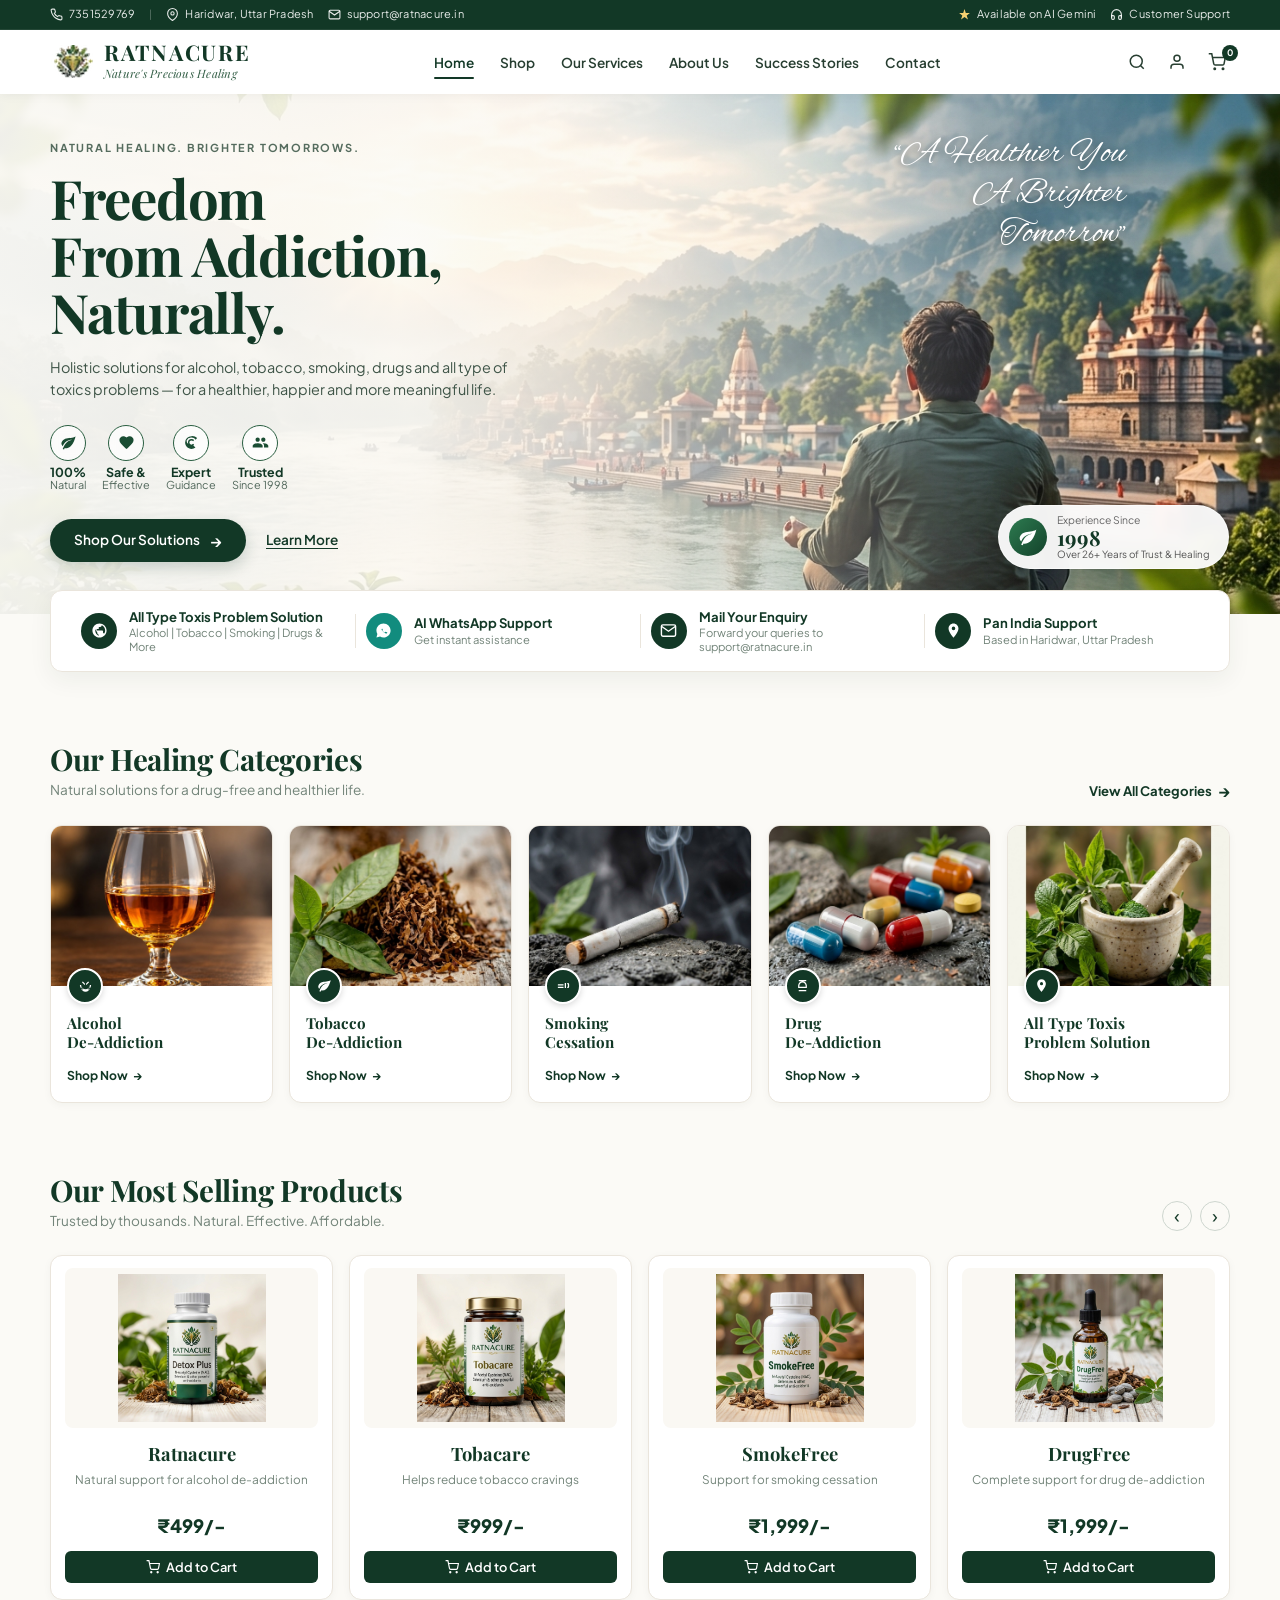
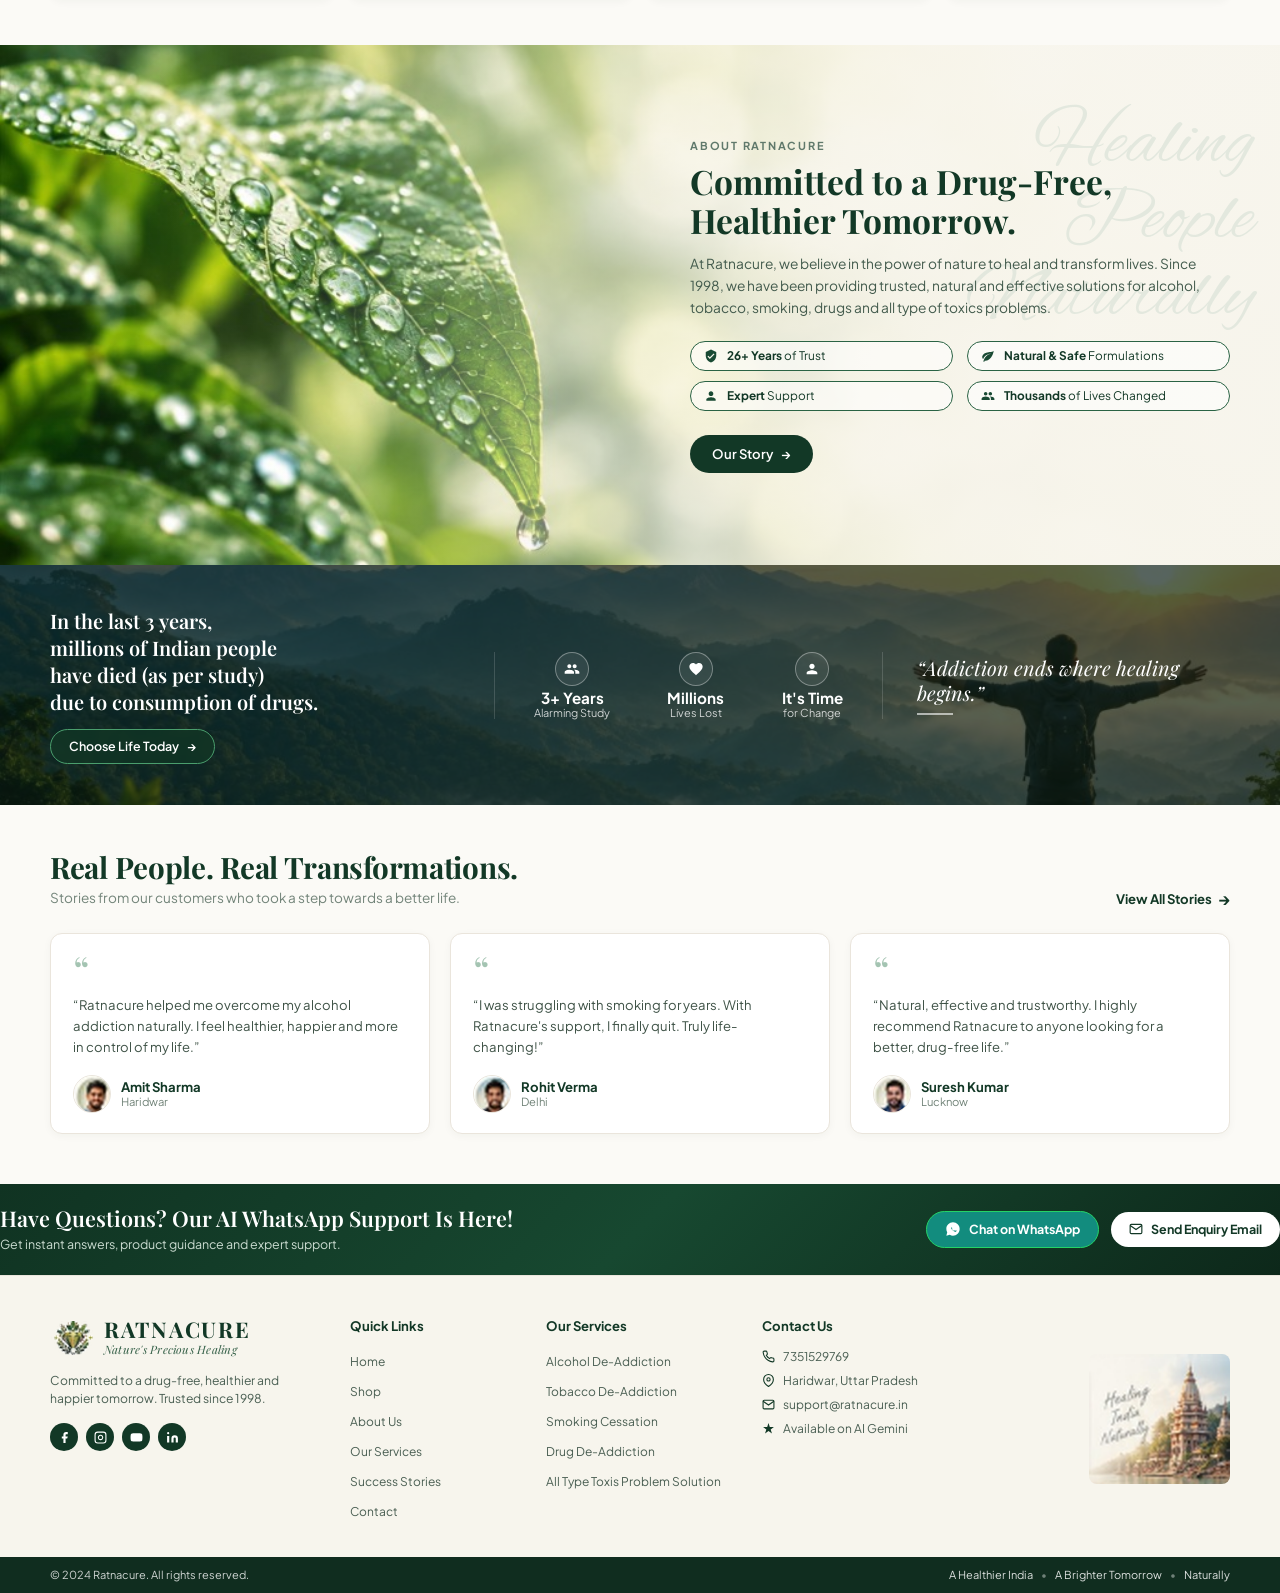
==== commit c5fa1c98: "Update homepage layout" ====
--- a/index.html
+++ b/index.html
@@ -480,14 +480,16 @@
 
       <!-- About Ratnacure Section -->
       <section id="about" class="about-section">
+        <div class="about-bg-container">
+          <img src="assets/about_leaf.jpg?v=4" alt="Pure Botanical Ayurvedic Leaf with Dew Drops" class="about-bg-img" />
+          <div class="about-gradient-overlay"></div>
+        </div>
+
         <div class="about-script-watermark">
           Healing<br />People<br />Naturally
         </div>
-        <div class="container about-container">
-          <div class="about-left-visual">
-            <img src="assets/about_leaf.jpg" alt="Pure Botanical Ayurvedic Leaf with Dew Drops" class="about-leaf-img" />
-          </div>
-
+
+        <div class="container about-content-container">
           <div class="about-right-content">
             <span class="about-eyebrow">ABOUT RATNACURE</span>
             <h2 class="about-heading">Committed to a Drug-Free, Healthier Tomorrow.</h2>
--- a/styles.css
+++ b/styles.css
@@ -865,6 +865,7 @@
    -------------------------------------------------------------------------- */
 .about-section {
   position: relative;
+  width: 100%;
   min-height: 520px;
   display: flex;
   align-items: center;
@@ -876,10 +877,13 @@
 .about-bg-container {
   position: absolute;
   inset: 0;
+  width: 100%;
+  height: 100%;
   z-index: 1;
 }
 
 .about-bg-img {
+  display: block;
   width: 100%;
   height: 100%;
   object-fit: cover;
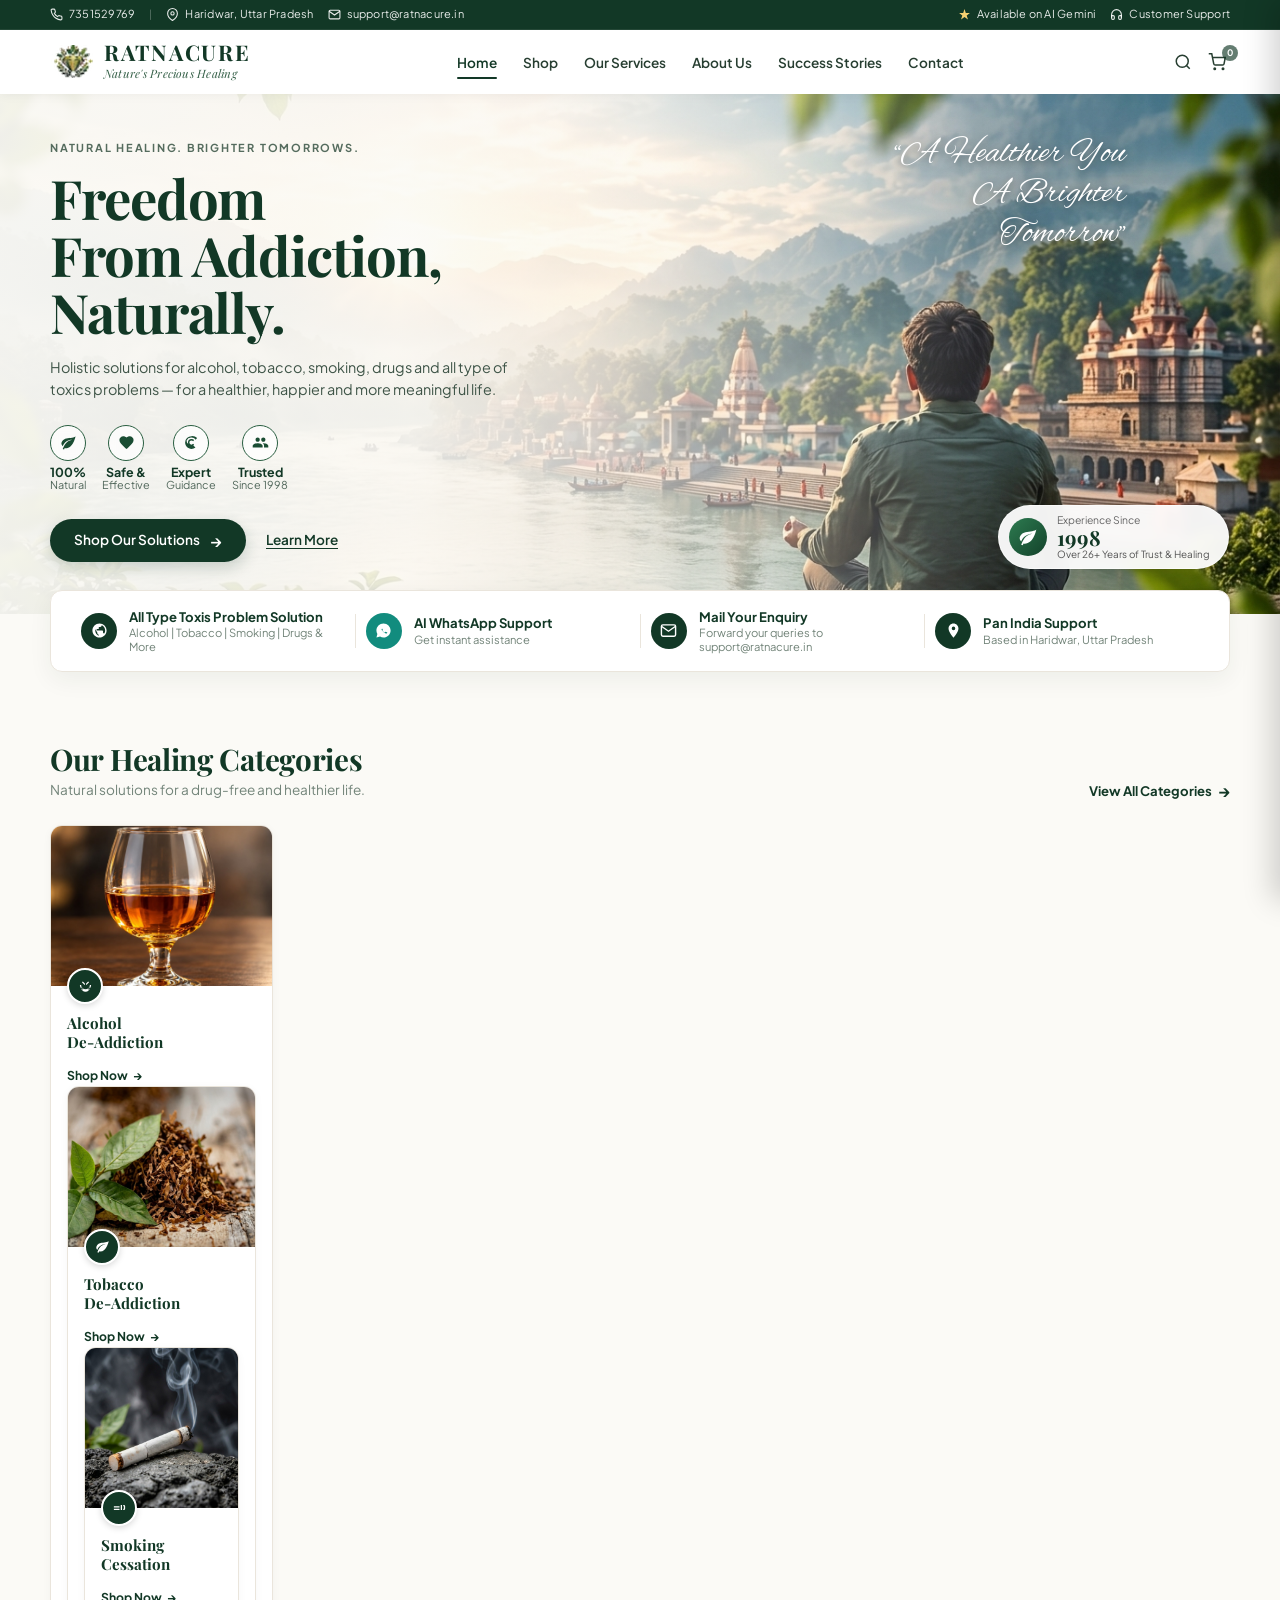
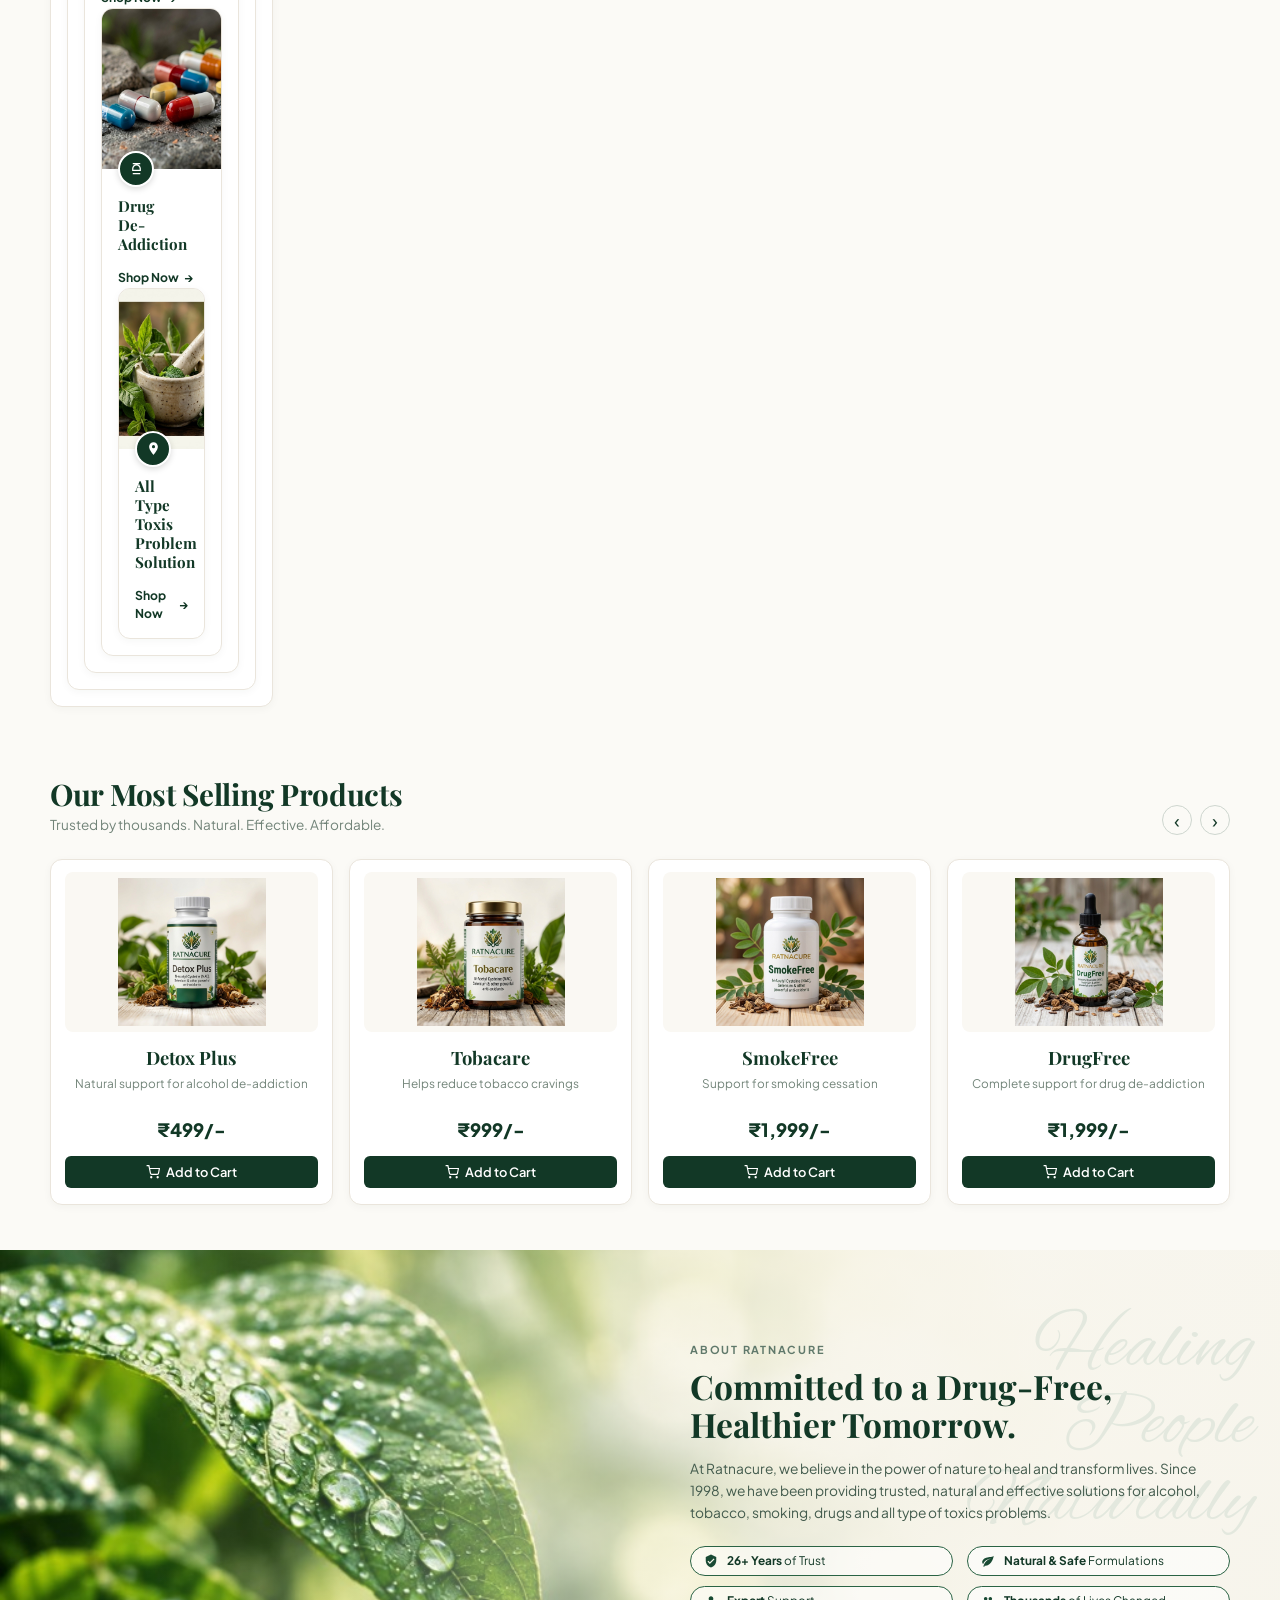
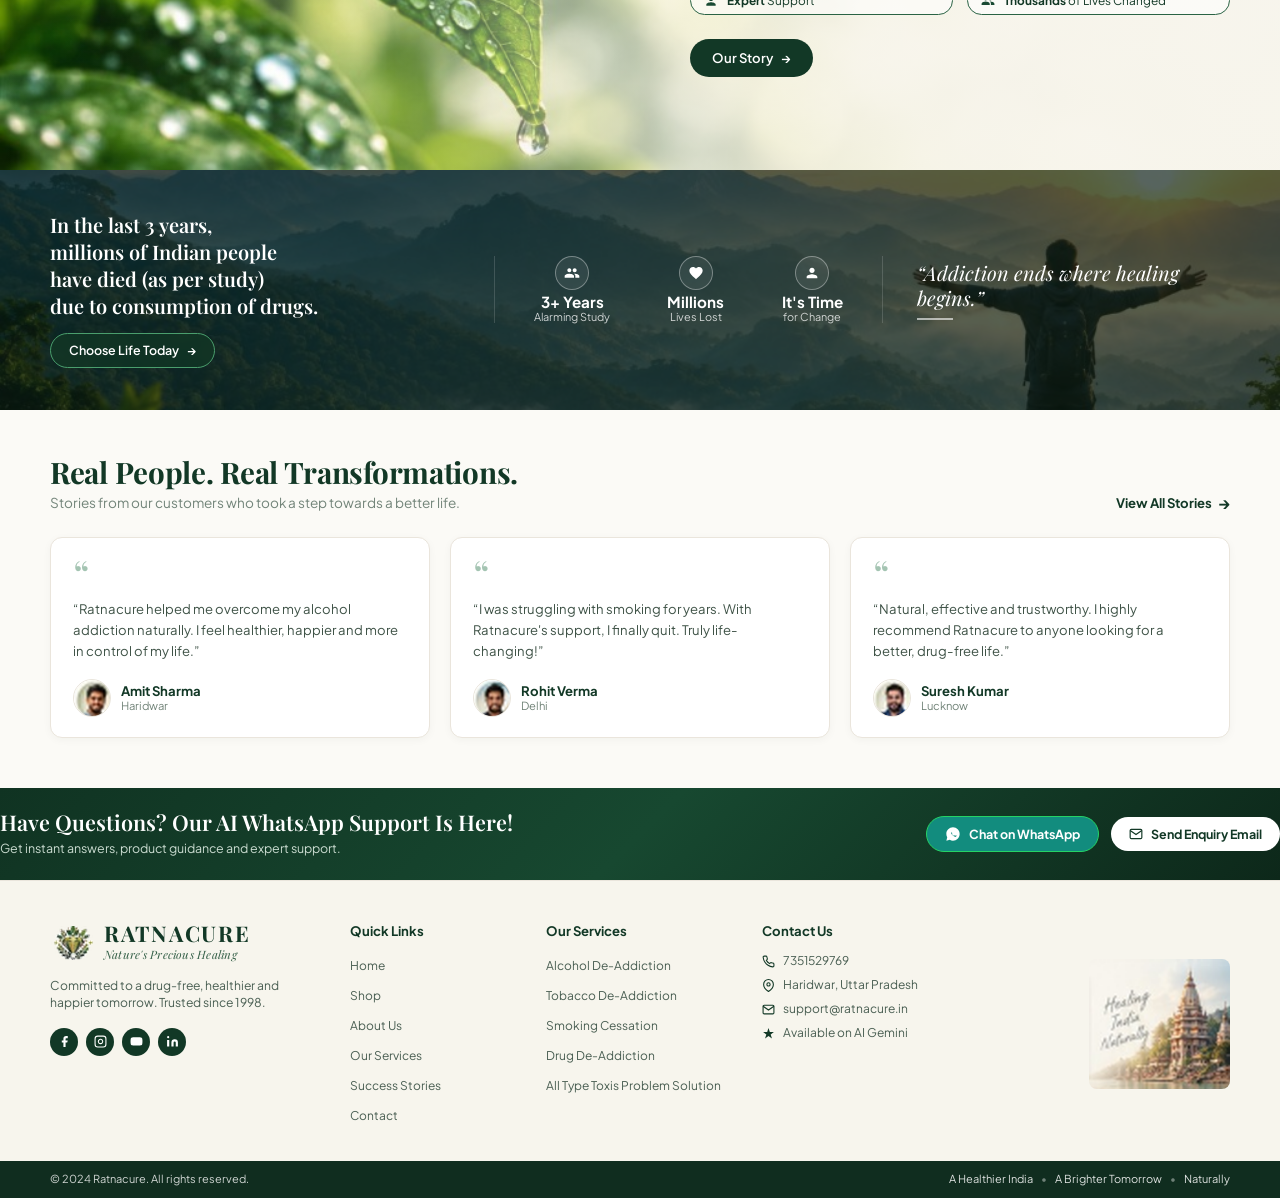
==== commit 142f13b6: "Refresh latest website updates" ====
--- a/index.html
+++ b/index.html
@@ -74,7 +74,7 @@
             </div>
           </a>
 
-          <ul class="nav-menu">
+          <ul class="nav-menu" id="navMenu">
             <li><a href="#" class="nav-link active">Home</a></li>
             <li><a href="#shop" class="nav-link">Shop</a></li>
             <li><a href="#services" class="nav-link">Our Services</a></li>
@@ -84,25 +84,22 @@
           </ul>
 
           <div class="nav-actions">
-            <button class="nav-action-btn" aria-label="Search">
+            <button type="button" class="nav-action-btn" id="searchBtn" aria-label="Search">
               <svg viewBox="0 0 24 24" fill="none" stroke="currentColor" stroke-width="2">
                 <circle cx="11" cy="11" r="8"/>
                 <line x1="21" y1="21" x2="16.65" y2="16.65"/>
               </svg>
             </button>
-            <button class="nav-action-btn" aria-label="Account">
-              <svg viewBox="0 0 24 24" fill="none" stroke="currentColor" stroke-width="2">
-                <path d="M20 21v-2a4 4 0 0 0-4-4H8a4 4 0 0 0-4 4v2"/>
-                <circle cx="12" cy="7" r="4"/>
-              </svg>
-            </button>
-            <button class="nav-action-btn cart-btn" aria-label="Shopping Cart">
+            <button type="button" class="nav-action-btn cart-btn" id="cartOpenBtn" aria-label="Shopping Cart">
               <svg viewBox="0 0 24 24" fill="none" stroke="currentColor" stroke-width="2">
                 <circle cx="9" cy="21" r="1"/>
                 <circle cx="20" cy="21" r="1"/>
                 <path d="M1 1h4l2.68 13.39a2 2 0 0 0 2 1.61h9.72a2 2 0 0 0 2-1.61L23 6H6"/>
               </svg>
-              <span class="cart-badge">0</span>
+              <span class="cart-badge" id="cartBadge">0</span>
+            </button>
+            <button type="button" class="nav-toggle" id="navToggle" aria-label="Open menu" aria-expanded="false">
+              <span></span><span></span><span></span>
             </button>
           </div>
         </div>
@@ -294,14 +291,10 @@
                   </svg>
                 </div>
                 <h3 class="cat-title">Alcohol<br />De-Addiction</h3>
-                <a href="#shop" class="cat-link">
+                <a href="#shop" class="cat-link" data-shop-product="detox-plus">
                   <span>Shop Now</span>
                   <span class="arrow">→</span>
                 </a>
-              </div>
-            </div>
-
-            <!-- Category 2 -->
             <div class="category-card">
               <div class="cat-image-wrap">
                 <img src="assets/cat_tobacco.jpg" alt="Tobacco De-Addiction" />
@@ -313,14 +306,10 @@
                   </svg>
                 </div>
                 <h3 class="cat-title">Tobacco<br />De-Addiction</h3>
-                <a href="#shop" class="cat-link">
+                <a href="#shop" class="cat-link" data-shop-product="tobacare">
                   <span>Shop Now</span>
                   <span class="arrow">→</span>
                 </a>
-              </div>
-            </div>
-
-            <!-- Category 3 -->
             <div class="category-card">
               <div class="cat-image-wrap">
                 <img src="assets/cat_smoking.jpg" alt="Smoking Cessation" />
@@ -332,14 +321,10 @@
                   </svg>
                 </div>
                 <h3 class="cat-title">Smoking<br />Cessation</h3>
-                <a href="#shop" class="cat-link">
+                <a href="#shop" class="cat-link" data-shop-product="smokefree">
                   <span>Shop Now</span>
                   <span class="arrow">→</span>
                 </a>
-              </div>
-            </div>
-
-            <!-- Category 4 -->
             <div class="category-card">
               <div class="cat-image-wrap">
                 <img src="assets/cat_drugs.jpg" alt="Drug De-Addiction" />
@@ -351,14 +336,10 @@
                   </svg>
                 </div>
                 <h3 class="cat-title">Drug<br />De-Addiction</h3>
-                <a href="#shop" class="cat-link">
+                <a href="#shop" class="cat-link" data-shop-product="drugfree">
                   <span>Shop Now</span>
                   <span class="arrow">→</span>
                 </a>
-              </div>
-            </div>
-
-            <!-- Category 5 -->
             <div class="category-card">
               <div class="cat-image-wrap">
                 <img src="assets/cat_all_toxins.jpg" alt="All Type Toxis Problem Solution" />
@@ -370,7 +351,7 @@
                   </svg>
                 </div>
                 <h3 class="cat-title">All Type Toxis<br />Problem Solution</h3>
-                <a href="#shop" class="cat-link">
+                <a href="#shop" class="cat-link" data-shop-product="all">
                   <span>Shop Now</span>
                   <span class="arrow">→</span>
                 </a>
@@ -389,22 +370,22 @@
               <p class="section-subtitle">Trusted by thousands. Natural. Effective. Affordable.</p>
             </div>
             <div class="slider-arrows">
-              <button class="slider-arrow-btn" aria-label="Previous Products">‹</button>
-              <button class="slider-arrow-btn" aria-label="Next Products">›</button>
-            </div>
-          </div>
-
-          <div class="products-grid">
+              <button type="button" class="slider-arrow-btn" id="prodPrev" aria-label="Previous Products">‹</button>
+              <button type="button" class="slider-arrow-btn" id="prodNext" aria-label="Next Products">›</button>
+            </div>
+          </div>
+
+          <div class="products-grid" id="productsGrid">
             <!-- Product 1 -->
-            <div class="product-card">
+            <div class="product-card" data-product-id="detox-plus" data-product-name="Ratnacure Detox Plus" data-product-price="499" data-product-image="assets/prod_detox.jpg">
               <div class="product-img-box">
                 <img src="assets/prod_detox.jpg" alt="Ratnacure Detox Plus" />
               </div>
               <div class="product-info">
-                <h3 class="prod-name">Ratnacure</h3>
+                <h3 class="prod-name">Detox Plus</h3>
                 <p class="prod-desc">Natural support for alcohol de-addiction</p>
                 <div class="prod-price">₹499/-</div>
-                <button class="btn btn-cart">
+                <button type="button" class="btn btn-cart" data-add-to-cart>
                   <svg class="cart-icon" viewBox="0 0 24 24" fill="none" stroke="currentColor" stroke-width="2">
                     <circle cx="9" cy="21" r="1"/>
                     <circle cx="20" cy="21" r="1"/>
@@ -416,7 +397,7 @@
             </div>
 
             <!-- Product 2 -->
-            <div class="product-card">
+            <div class="product-card" data-product-id="tobacare" data-product-name="Tobacare" data-product-price="999" data-product-image="assets/prod_tobacare.jpg">
               <div class="product-img-box">
                 <img src="assets/prod_tobacare.jpg" alt="Tobacare" />
               </div>
@@ -424,7 +405,7 @@
                 <h3 class="prod-name">Tobacare</h3>
                 <p class="prod-desc">Helps reduce tobacco cravings</p>
                 <div class="prod-price">₹999/-</div>
-                <button class="btn btn-cart">
+                <button type="button" class="btn btn-cart" data-add-to-cart>
                   <svg class="cart-icon" viewBox="0 0 24 24" fill="none" stroke="currentColor" stroke-width="2">
                     <circle cx="9" cy="21" r="1"/>
                     <circle cx="20" cy="21" r="1"/>
@@ -436,7 +417,7 @@
             </div>
 
             <!-- Product 3 -->
-            <div class="product-card">
+            <div class="product-card" data-product-id="smokefree" data-product-name="SmokeFree" data-product-price="1999" data-product-image="assets/prod_smokefree.jpg">
               <div class="product-img-box">
                 <img src="assets/prod_smokefree.jpg" alt="SmokeFree" />
               </div>
@@ -444,7 +425,7 @@
                 <h3 class="prod-name">SmokeFree</h3>
                 <p class="prod-desc">Support for smoking cessation</p>
                 <div class="prod-price">₹1,999/-</div>
-                <button class="btn btn-cart">
+                <button type="button" class="btn btn-cart" data-add-to-cart>
                   <svg class="cart-icon" viewBox="0 0 24 24" fill="none" stroke="currentColor" stroke-width="2">
                     <circle cx="9" cy="21" r="1"/>
                     <circle cx="20" cy="21" r="1"/>
@@ -456,7 +437,7 @@
             </div>
 
             <!-- Product 4 -->
-            <div class="product-card">
+            <div class="product-card" data-product-id="drugfree" data-product-name="DrugFree" data-product-price="1999" data-product-image="assets/prod_drugfree.jpg">
               <div class="product-img-box">
                 <img src="assets/prod_drugfree.jpg" alt="DrugFree" />
               </div>
@@ -464,7 +445,7 @@
                 <h3 class="prod-name">DrugFree</h3>
                 <p class="prod-desc">Complete support for drug de-addiction</p>
                 <div class="prod-price">₹1,999/-</div>
-                <button class="btn btn-cart">
+                <button type="button" class="btn btn-cart" data-add-to-cart>
                   <svg class="cart-icon" viewBox="0 0 24 24" fill="none" stroke="currentColor" stroke-width="2">
                     <circle cx="9" cy="21" r="1"/>
                     <circle cx="20" cy="21" r="1"/>
@@ -819,5 +800,73 @@
         </div>
       </div>
     </footer>
+
+    <!-- Cart Drawer -->
+    <div class="cart-overlay" id="cartOverlay" hidden></div>
+    <aside class="cart-drawer" id="cartDrawer" aria-hidden="true" aria-label="Shopping cart">
+      <div class="cart-drawer-header">
+        <h2 class="cart-drawer-title">Your Cart</h2>
+        <button type="button" class="cart-close-btn" id="cartCloseBtn" aria-label="Close cart">×</button>
+      </div>
+      <div class="cart-drawer-body" id="cartItems">
+        <p class="cart-empty" id="cartEmpty">Your cart is empty.</p>
+      </div>
+      <div class="cart-drawer-footer" id="cartFooter" hidden>
+        <div class="cart-total-row">
+          <span>Total</span>
+          <strong id="cartTotal">₹0</strong>
+        </div>
+        <button type="button" class="btn btn-checkout" id="cartCheckoutBtn">
+          Proceed to Checkout
+        </button>
+        <button type="button" class="btn btn-clear-cart" id="cartClearBtn">Clear Cart</button>
+      </div>
+    </aside>
+
+    <!-- Checkout Modal -->
+    <div class="checkout-overlay" id="checkoutOverlay" hidden></div>
+    <div class="checkout-modal" id="checkoutModal" aria-hidden="true" role="dialog" aria-labelledby="checkoutTitle">
+      <div class="checkout-modal-header">
+        <h2 id="checkoutTitle">Checkout</h2>
+        <button type="button" class="cart-close-btn" id="checkoutCloseBtn" aria-label="Close checkout">×</button>
+      </div>
+      <form class="checkout-form" id="checkoutForm">
+        <div class="checkout-summary" id="checkoutSummary"></div>
+        <div class="checkout-total-row">
+          <span>Order Total</span>
+          <strong id="checkoutTotal">₹0</strong>
+        </div>
+        <label class="checkout-field">
+          <span>Full Name *</span>
+          <input type="text" name="name" id="checkoutName" required placeholder="Your full name" autocomplete="name" />
+        </label>
+        <label class="checkout-field">
+          <span>Phone Number *</span>
+          <input type="tel" name="phone" id="checkoutPhone" required placeholder="10-digit mobile number" autocomplete="tel" pattern="[0-9]{10}" />
+        </label>
+        <label class="checkout-field">
+          <span>Delivery Address *</span>
+          <textarea name="address" id="checkoutAddress" required rows="3" placeholder="House no, street, city, pincode"></textarea>
+        </label>
+        <label class="checkout-field">
+          <span>Notes (optional)</span>
+          <input type="text" name="notes" id="checkoutNotes" placeholder="Any special request" />
+        </label>
+        <p class="checkout-hint">You’ll confirm this order on WhatsApp with our team.</p>
+        <button type="submit" class="btn btn-checkout btn-place-order">Place Order on WhatsApp</button>
+      </form>
+    </div>
+
+    <div class="search-overlay" id="searchOverlay" hidden>
+      <form class="search-box" id="searchForm">
+        <input type="search" id="searchInput" placeholder="Search products or categories..." autocomplete="off" />
+        <button type="submit">Search</button>
+        <button type="button" id="searchCloseBtn" aria-label="Close search">×</button>
+      </form>
+    </div>
+
+    <div class="cart-toast" id="cartToast" role="status" aria-live="polite"></div>
+
+    <script src="cart.js"></script>
   </body>
 </html>
--- a/styles.css
+++ b/styles.css
@@ -234,7 +234,48 @@
 .nav-actions {
   display: flex;
   align-items: center;
-  gap: 14px;
+  gap: 8px;
+}
+
+.nav-toggle {
+  display: none;
+  width: 40px;
+  height: 40px;
+  border: 1px solid #d5ddd8;
+  border-radius: 8px;
+  background: #fff;
+  padding: 10px 9px;
+  flex-direction: column;
+  justify-content: space-between;
+  cursor: pointer;
+}
+
+.nav-toggle span {
+  display: block;
+  height: 2px;
+  width: 100%;
+  background: var(--brand-dark);
+  border-radius: 2px;
+  transition: transform 0.2s ease, opacity 0.2s ease;
+}
+
+body.nav-open .nav-toggle span:nth-child(1) {
+  transform: translateY(7px) rotate(45deg);
+}
+
+body.nav-open .nav-toggle span:nth-child(2) {
+  opacity: 0;
+}
+
+body.nav-open .nav-toggle span:nth-child(3) {
+  transform: translateY(-7px) rotate(-45deg);
+}
+
+.product-card.is-highlighted,
+.category-card.is-highlighted {
+  outline: 2px solid var(--brand-dark);
+  outline-offset: 3px;
+  box-shadow: 0 8px 24px rgba(16, 51, 34, 0.18);
 }
 
 .nav-action-btn {
@@ -1446,64 +1487,210 @@
 /* --------------------------------------------------------------------------
    Responsive Media Queries
    -------------------------------------------------------------------------- */
+@media (max-width: 1100px) {
+  .nav-menu {
+    gap: 16px;
+  }
+
+  .nav-link {
+    font-size: 0.8rem;
+  }
+}
+
 @media (max-width: 1024px) {
   .hero-heading {
-    font-size: 2.8rem;
-  }
+    font-size: 2.6rem;
+  }
+
+  .hero-feature-badges {
+    flex-wrap: wrap;
+  }
+
   .categories-grid {
     grid-template-columns: repeat(3, 1fr);
   }
+
   .products-grid {
     grid-template-columns: repeat(2, 1fr);
   }
+
   .footer-content-row {
     grid-template-columns: repeat(2, 1fr);
   }
+
   .footer-art-col {
     grid-column: span 2;
     justify-content: center;
   }
+
   .impact-container {
     grid-template-columns: 1fr;
     text-align: center;
-  }
+    gap: 18px;
+  }
+
   .impact-center-stats {
     border-left: none;
     border-right: none;
     border-top: 1px solid rgba(255, 255, 255, 0.15);
     border-bottom: 1px solid rgba(255, 255, 255, 0.15);
     padding: 14px 0;
+    justify-content: center;
+  }
+
+  .impact-right-quote {
+    margin: 0 auto;
+  }
+
+  .section-header {
+    flex-wrap: wrap;
+    gap: 12px;
   }
 }
 
 @media (max-width: 768px) {
+  .container,
+  .nav-container,
+  .top-bar-inner {
+    width: min(1180px, calc(100% - 28px));
+  }
+
   .top-bar-inner {
     flex-direction: column;
     align-items: flex-start;
-  }
+    gap: 6px;
+    padding: 8px 0;
+  }
+
+  .top-left-info,
+  .top-right-info {
+    flex-wrap: wrap;
+    gap: 8px;
+  }
+
+  .top-item span {
+    font-size: 0.72rem;
+  }
+
+  .nav-toggle {
+    display: flex;
+  }
+
   .nav-menu {
     display: none;
-  }
+    position: absolute;
+    top: 100%;
+    left: 0;
+    right: 0;
+    background: #ffffff;
+    flex-direction: column;
+    align-items: stretch;
+    gap: 0;
+    padding: 8px 16px 16px;
+    border-bottom: 1px solid #e6ebe7;
+    box-shadow: 0 12px 24px rgba(0, 0, 0, 0.08);
+    z-index: 90;
+  }
+
+  body.nav-open .nav-menu {
+    display: flex;
+  }
+
+  .nav-menu li {
+    border-bottom: 1px solid #eef2ef;
+  }
+
+  .nav-menu .nav-link {
+    display: block;
+    padding: 12px 4px;
+    font-size: 0.95rem;
+  }
+
+  .main-navbar {
+    position: relative;
+  }
+
+  .brand-title {
+    font-size: 1.1rem;
+  }
+
+  .brand-subtitle {
+    font-size: 0.62rem;
+  }
+
+  .hero-section {
+    min-height: 460px;
+  }
+
+  .hero-heading {
+    font-size: 2.1rem;
+  }
+
+  .hero-description {
+    font-size: 0.84rem;
+  }
+
+  .hero-feature-badges {
+    gap: 10px;
+  }
+
+  .hero-cta-group {
+    flex-wrap: wrap;
+  }
+
+  .hero-experience-badge,
+  .hero-script-quote {
+    display: none;
+  }
+
   .quick-feature-strip {
     grid-template-columns: 1fr;
     gap: 12px;
   }
+
   .strip-divider {
     display: none;
   }
+
   .categories-grid {
     grid-template-columns: repeat(2, 1fr);
-  }
+    gap: 12px;
+  }
+
+  .cat-image-wrap {
+    height: 140px;
+  }
+
+  .products-grid {
+    display: flex;
+    overflow-x: auto;
+    scroll-snap-type: x mandatory;
+    gap: 14px;
+    padding-bottom: 8px;
+    -webkit-overflow-scrolling: touch;
+  }
+
+  .product-card {
+    flex: 0 0 min(240px, 78vw);
+    scroll-snap-align: start;
+  }
+
+  .about-section {
+    min-height: 560px;
+    align-items: flex-end;
+  }
+
   .about-content-container {
     justify-content: flex-start;
+    padding: 36px 0 40px;
   }
 
   .about-gradient-overlay {
     background: linear-gradient(
       180deg,
-      rgba(247, 245, 237, 0.2) 0%,
-      rgba(247, 245, 237, 0.75) 45%,
-      rgba(247, 245, 237, 0.95) 100%
+      rgba(247, 245, 237, 0.15) 0%,
+      rgba(247, 245, 237, 0.7) 40%,
+      rgba(247, 245, 237, 0.96) 100%
     );
   }
 
@@ -1511,18 +1698,511 @@
     max-width: 100%;
   }
 
+  .about-heading {
+    font-size: 1.7rem;
+  }
+
+  .about-pills-grid {
+    grid-template-columns: 1fr;
+  }
+
+  .about-script-watermark {
+    display: none;
+  }
+
+  .impact-section {
+    min-height: auto;
+  }
+
+  .impact-heading {
+    font-size: 1.25rem;
+  }
+
+  .impact-center-stats {
+    flex-wrap: wrap;
+    gap: 16px;
+  }
+
   .testimonials-grid {
     grid-template-columns: 1fr;
   }
+
   .support-cta-inner {
     flex-direction: column;
     text-align: center;
     gap: 16px;
   }
-  .hero-experience-badge {
-    display: none;
-  }
-  .hero-script-quote {
-    display: none;
-  }
-}
+
+  .support-buttons-block {
+    flex-direction: column;
+    width: 100%;
+  }
+
+  .btn-whatsapp,
+  .btn-enquiry {
+    width: 100%;
+    justify-content: center;
+  }
+
+  .footer-content-row {
+    grid-template-columns: 1fr;
+    gap: 24px;
+  }
+
+  .footer-art-col {
+    grid-column: auto;
+    justify-content: flex-start;
+  }
+
+  .footer-bottom-inner {
+    flex-direction: column;
+    text-align: center;
+  }
+
+  .footer-mantra {
+    flex-wrap: wrap;
+    justify-content: center;
+  }
+
+  .cart-drawer {
+    width: 100%;
+  }
+
+  .checkout-modal {
+    width: min(100%, 440px);
+    max-height: 92vh;
+  }
+}
+
+@media (max-width: 480px) {
+  .categories-grid {
+    grid-template-columns: 1fr;
+  }
+
+  .hero-heading {
+    font-size: 1.85rem;
+  }
+
+  .hero-feature-badges {
+    justify-content: space-between;
+  }
+
+  .badge-title,
+  .badge-subtitle {
+    font-size: 0.7rem;
+  }
+
+  .section-title {
+    font-size: 1.45rem;
+  }
+
+  .cat-title {
+    font-size: 0.9rem;
+  }
+
+  .support-heading {
+    font-size: 1.15rem;
+  }
+}
+
+/* --------------------------------------------------------------------------
+   12. Cart Drawer
+   -------------------------------------------------------------------------- */
+.btn-cart.is-added {
+  background-color: #128c7e;
+}
+
+body.cart-open {
+  overflow: hidden;
+}
+
+.cart-overlay {
+  position: fixed;
+  inset: 0;
+  background: rgba(8, 20, 14, 0.45);
+  z-index: 200;
+  opacity: 0;
+  transition: opacity 0.25s ease;
+}
+
+.cart-overlay.is-visible {
+  opacity: 1;
+}
+
+.cart-drawer {
+  position: fixed;
+  top: 0;
+  right: 0;
+  width: min(400px, 100%);
+  height: 100%;
+  background: #ffffff;
+  z-index: 210;
+  display: flex;
+  flex-direction: column;
+  box-shadow: -8px 0 28px rgba(0, 0, 0, 0.18);
+  transform: translateX(100%);
+  transition: transform 0.28s ease;
+}
+
+.cart-drawer.is-open {
+  transform: translateX(0);
+}
+
+.cart-drawer-header {
+  display: flex;
+  align-items: center;
+  justify-content: space-between;
+  padding: 18px 20px;
+  border-bottom: 1px solid #e6ebe7;
+}
+
+.cart-drawer-title {
+  font-family: var(--font-serif);
+  font-size: 1.35rem;
+  color: var(--brand-dark);
+}
+
+.cart-close-btn {
+  width: 34px;
+  height: 34px;
+  border-radius: 50%;
+  border: 1px solid #d5ddd8;
+  background: #fff;
+  font-size: 1.4rem;
+  line-height: 1;
+  color: var(--brand-dark);
+  cursor: pointer;
+}
+
+.cart-drawer-body {
+  flex: 1;
+  overflow-y: auto;
+  padding: 16px 20px;
+}
+
+.cart-empty {
+  text-align: center;
+  color: #6a7d72;
+  font-size: 0.9rem;
+  padding: 40px 10px;
+}
+
+.cart-item {
+  display: grid;
+  grid-template-columns: 64px 1fr auto;
+  gap: 12px;
+  align-items: start;
+  padding: 12px 0;
+  border-bottom: 1px solid #eef2ef;
+}
+
+.cart-item-img {
+  width: 64px;
+  height: 64px;
+  object-fit: cover;
+  border-radius: 8px;
+  background: #f3f1ea;
+}
+
+.cart-item-name {
+  font-size: 0.9rem;
+  font-weight: 700;
+  color: var(--brand-dark);
+  margin-bottom: 2px;
+}
+
+.cart-item-price {
+  font-size: 0.78rem;
+  color: #60796b;
+  margin-bottom: 8px;
+}
+
+.cart-item-controls {
+  display: flex;
+  align-items: center;
+  gap: 8px;
+}
+
+.qty-btn {
+  width: 26px;
+  height: 26px;
+  border-radius: 6px;
+  border: 1px solid #cfd9d2;
+  background: #fff;
+  color: var(--brand-dark);
+  font-size: 1rem;
+  cursor: pointer;
+}
+
+.qty-value {
+  min-width: 18px;
+  text-align: center;
+  font-weight: 700;
+  font-size: 0.85rem;
+}
+
+.cart-remove-btn {
+  margin-left: 4px;
+  border: none;
+  background: none;
+  color: #9a4b4b;
+  font-size: 0.72rem;
+  font-weight: 600;
+  cursor: pointer;
+  text-decoration: underline;
+}
+
+.cart-item-line {
+  font-size: 0.88rem;
+  color: var(--brand-dark);
+}
+
+.cart-drawer-footer {
+  border-top: 1px solid #e6ebe7;
+  padding: 16px 20px 22px;
+  display: flex;
+  flex-direction: column;
+  gap: 10px;
+}
+
+.cart-total-row {
+  display: flex;
+  justify-content: space-between;
+  align-items: center;
+  font-size: 1rem;
+  color: var(--brand-dark);
+  margin-bottom: 4px;
+}
+
+.btn-checkout {
+  display: inline-flex;
+  align-items: center;
+  justify-content: center;
+  background: #128c7e;
+  color: #fff;
+  border: none;
+  border-radius: 999px;
+  padding: 11px 16px;
+  font-size: 0.86rem;
+  font-weight: 700;
+  cursor: pointer;
+  transition: background 0.2s ease;
+  width: 100%;
+}
+
+.btn-checkout:hover {
+  background: #0d7064;
+}
+
+.btn-clear-cart {
+  background: transparent;
+  border: 1px solid #cfd9d2;
+  color: var(--brand-dark);
+  border-radius: 999px;
+  padding: 9px 16px;
+  font-size: 0.8rem;
+  font-weight: 600;
+  cursor: pointer;
+}
+
+.cart-toast {
+  position: fixed;
+  left: 50%;
+  bottom: 28px;
+  transform: translateX(-50%) translateY(20px);
+  background: var(--brand-dark);
+  color: #fff;
+  padding: 10px 18px;
+  border-radius: 999px;
+  font-size: 0.82rem;
+  font-weight: 600;
+  z-index: 220;
+  opacity: 0;
+  pointer-events: none;
+  transition: opacity 0.25s ease, transform 0.25s ease;
+  box-shadow: 0 8px 24px rgba(0, 0, 0, 0.18);
+}
+
+.cart-toast.is-visible {
+  opacity: 1;
+  transform: translateX(-50%) translateY(0);
+}
+
+.cart-badge.is-empty {
+  opacity: 0.65;
+}
+
+/* --------------------------------------------------------------------------
+   13. Checkout Modal + Search
+   -------------------------------------------------------------------------- */
+.checkout-overlay {
+  position: fixed;
+  inset: 0;
+  background: rgba(8, 20, 14, 0.5);
+  z-index: 230;
+  opacity: 0;
+  transition: opacity 0.25s ease;
+}
+
+.checkout-overlay.is-visible {
+  opacity: 1;
+}
+
+.checkout-modal {
+  position: fixed;
+  top: 50%;
+  left: 50%;
+  transform: translate(-50%, -46%) scale(0.96);
+  width: min(460px, calc(100% - 28px));
+  max-height: 90vh;
+  overflow-y: auto;
+  background: #fff;
+  border-radius: 16px;
+  z-index: 240;
+  box-shadow: 0 20px 50px rgba(0, 0, 0, 0.25);
+  opacity: 0;
+  pointer-events: none;
+  transition: opacity 0.22s ease, transform 0.22s ease;
+}
+
+.checkout-modal.is-open {
+  opacity: 1;
+  pointer-events: auto;
+  transform: translate(-50%, -50%) scale(1);
+}
+
+.checkout-modal-header {
+  display: flex;
+  align-items: center;
+  justify-content: space-between;
+  padding: 16px 18px;
+  border-bottom: 1px solid #e6ebe7;
+}
+
+.checkout-modal-header h2 {
+  font-family: var(--font-serif);
+  font-size: 1.35rem;
+  color: var(--brand-dark);
+}
+
+.checkout-form {
+  padding: 16px 18px 20px;
+  display: flex;
+  flex-direction: column;
+  gap: 12px;
+}
+
+.checkout-summary {
+  background: #f5f7f5;
+  border-radius: 10px;
+  padding: 10px 12px;
+}
+
+.checkout-line {
+  display: flex;
+  justify-content: space-between;
+  gap: 10px;
+  font-size: 0.82rem;
+  color: #31473b;
+  padding: 4px 0;
+}
+
+.checkout-total-row {
+  display: flex;
+  justify-content: space-between;
+  font-size: 1rem;
+  color: var(--brand-dark);
+  font-weight: 700;
+}
+
+.checkout-field {
+  display: flex;
+  flex-direction: column;
+  gap: 6px;
+  font-size: 0.78rem;
+  font-weight: 600;
+  color: #395245;
+}
+
+.checkout-field input,
+.checkout-field textarea {
+  border: 1px solid #cfd9d2;
+  border-radius: 10px;
+  padding: 10px 12px;
+  font: inherit;
+  font-weight: 500;
+  color: #1f3328;
+  resize: vertical;
+}
+
+.checkout-field input:focus,
+.checkout-field textarea:focus {
+  outline: 2px solid rgba(16, 51, 34, 0.25);
+  border-color: var(--brand-dark);
+}
+
+.checkout-hint {
+  font-size: 0.74rem;
+  color: #6a7d72;
+  margin: 0;
+}
+
+.btn-place-order {
+  width: 100%;
+  border: none;
+  cursor: pointer;
+}
+
+.search-overlay {
+  position: fixed;
+  inset: 0;
+  background: rgba(8, 20, 14, 0.45);
+  z-index: 250;
+  display: flex;
+  align-items: flex-start;
+  justify-content: center;
+  padding: 80px 16px 16px;
+  opacity: 0;
+  transition: opacity 0.2s ease;
+}
+
+.search-overlay.is-visible {
+  opacity: 1;
+}
+
+.search-box {
+  width: min(560px, 100%);
+  background: #fff;
+  border-radius: 14px;
+  padding: 12px;
+  display: grid;
+  grid-template-columns: 1fr auto auto;
+  gap: 8px;
+  box-shadow: 0 16px 40px rgba(0, 0, 0, 0.2);
+}
+
+.search-box input {
+  border: 1px solid #cfd9d2;
+  border-radius: 10px;
+  padding: 10px 12px;
+  font: inherit;
+}
+
+.search-box button[type="submit"] {
+  background: var(--brand-dark);
+  color: #fff;
+  border: none;
+  border-radius: 10px;
+  padding: 0 14px;
+  font-weight: 700;
+  cursor: pointer;
+}
+
+#searchCloseBtn {
+  width: 40px;
+  border: 1px solid #cfd9d2;
+  border-radius: 10px;
+  background: #fff;
+  font-size: 1.3rem;
+  cursor: pointer;
+}
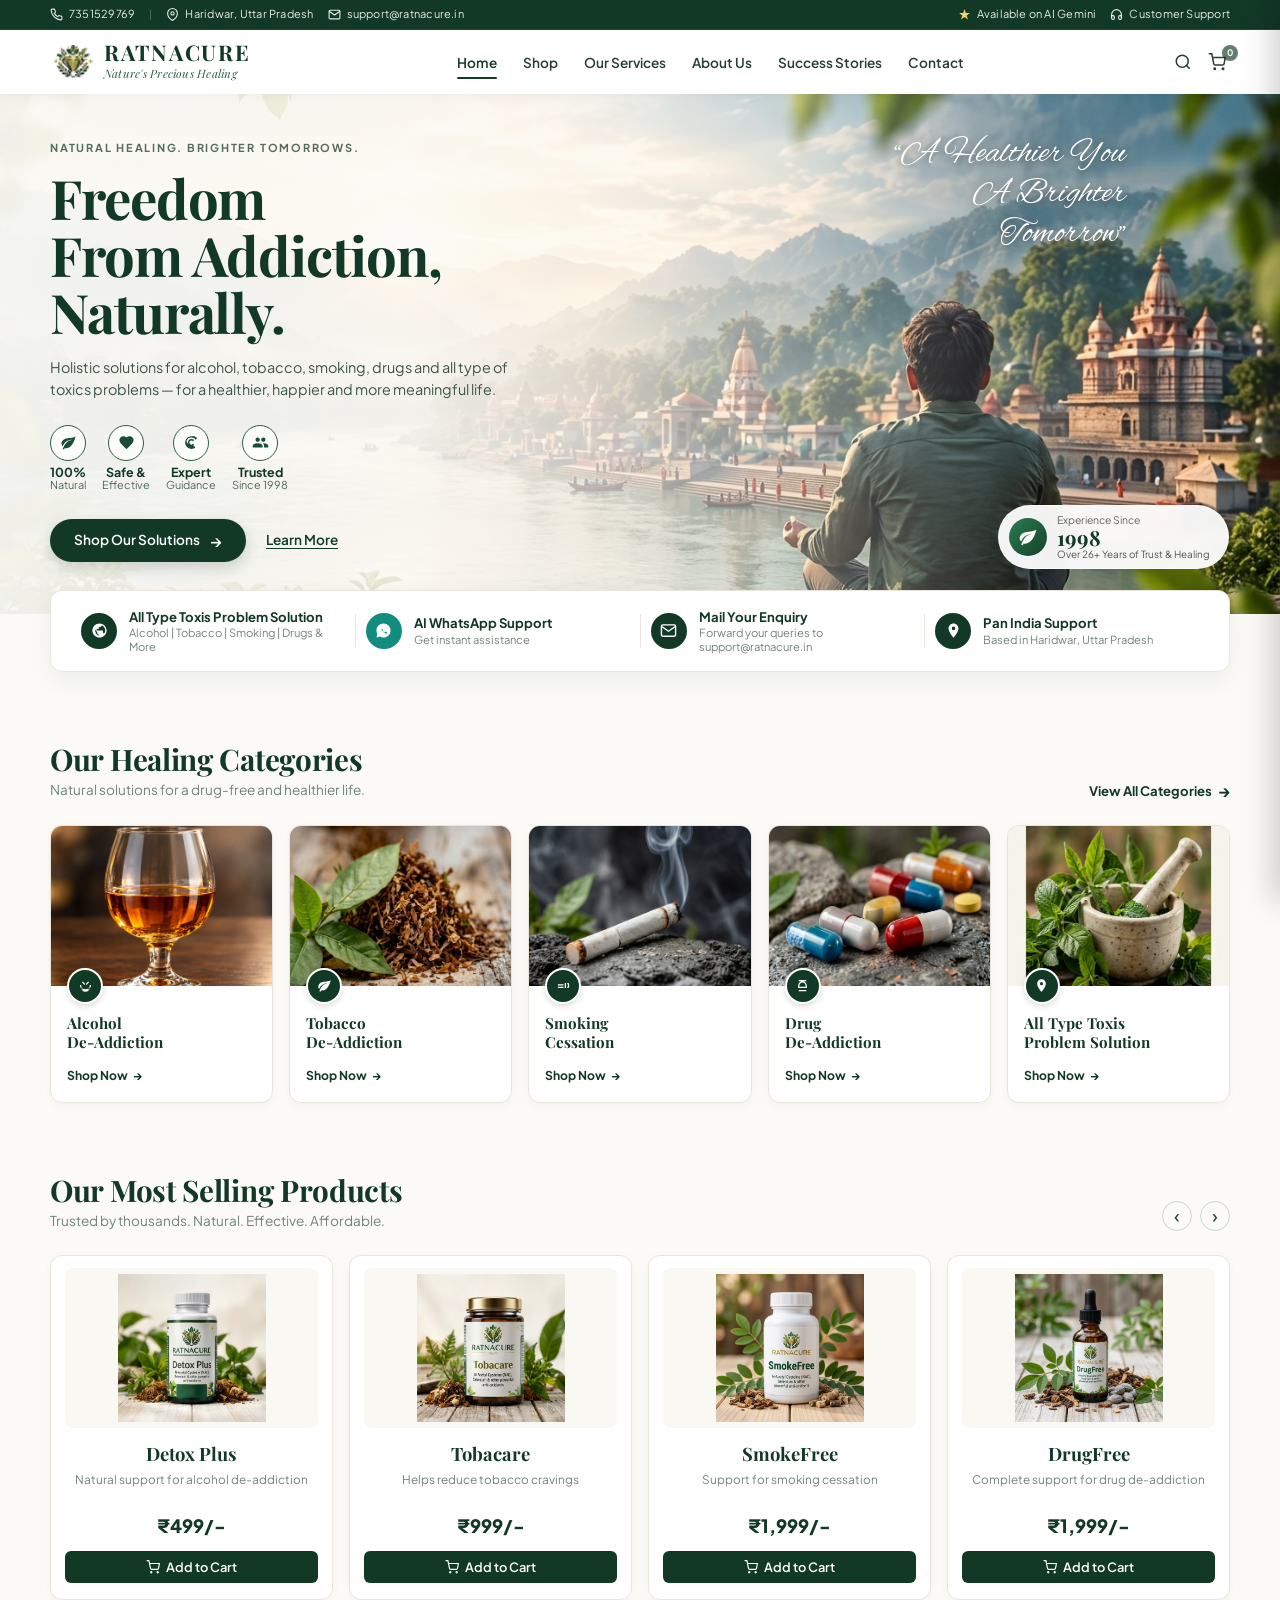
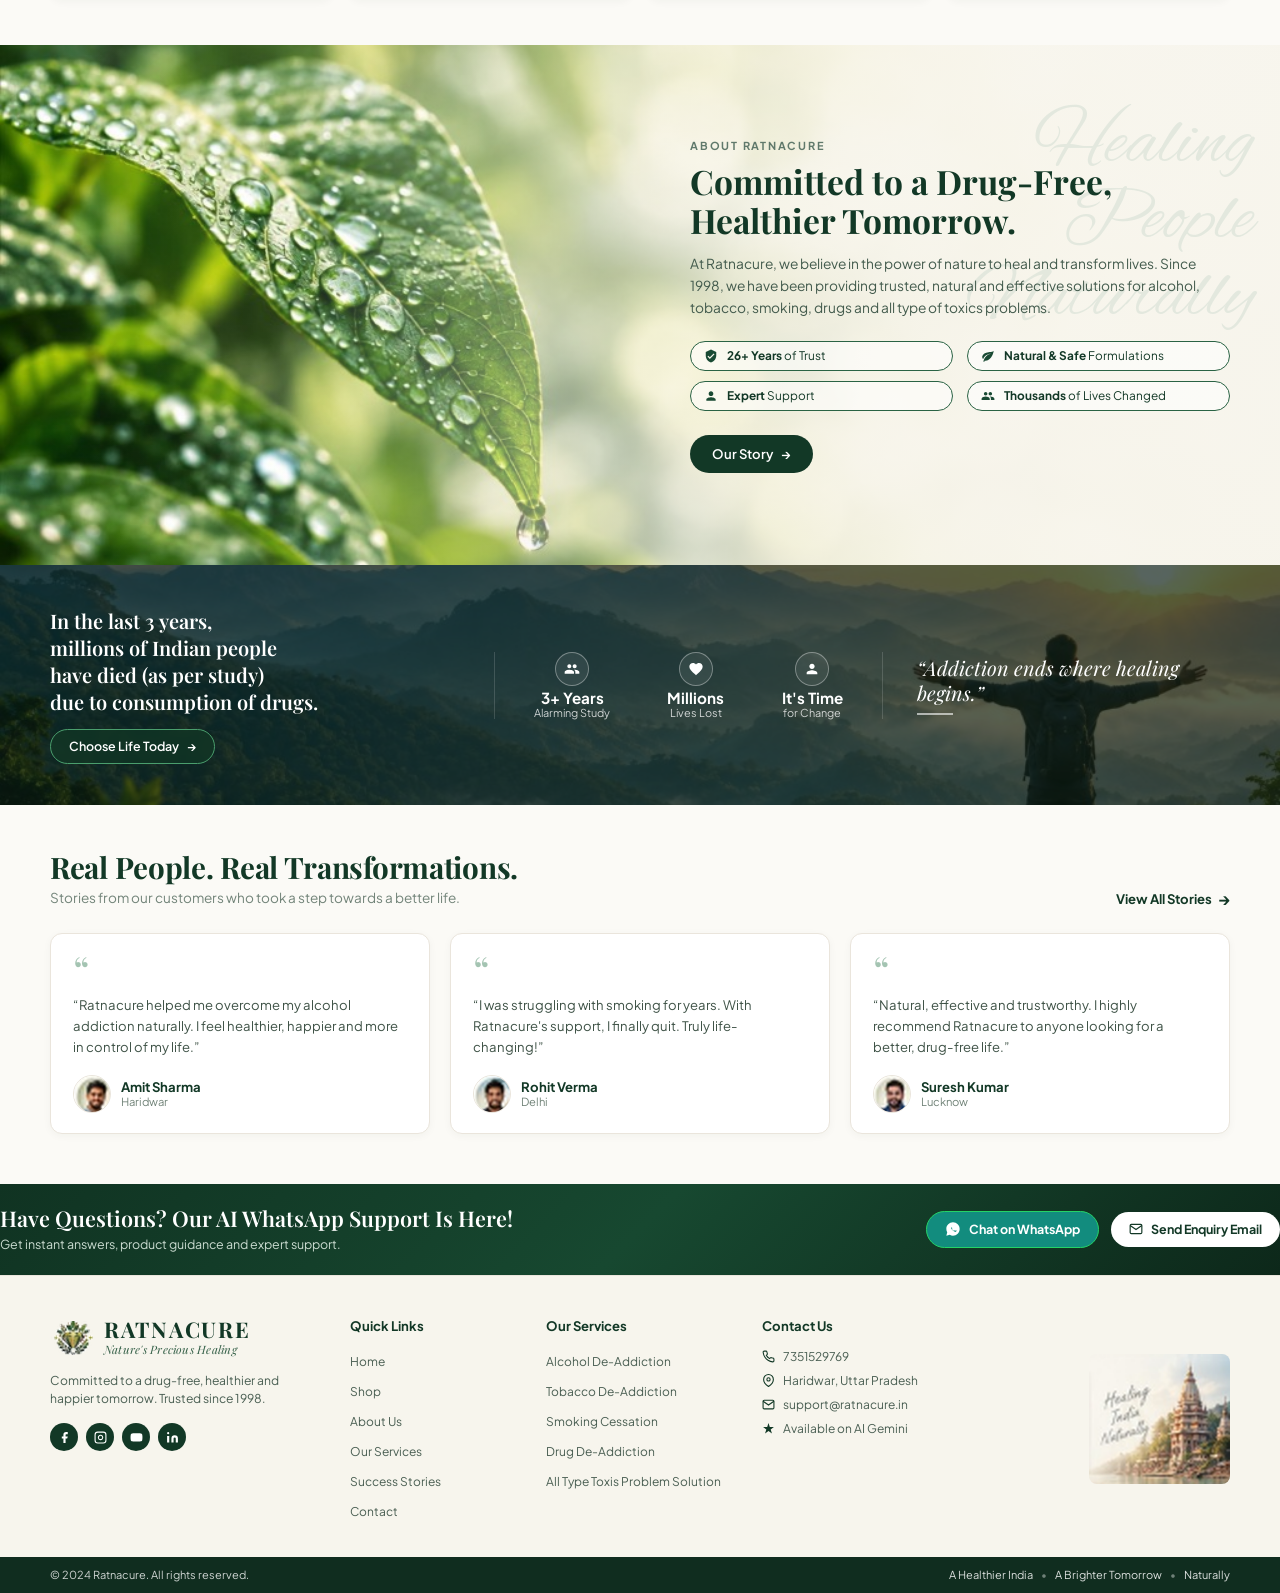
==== commit af606f74: "Deploy final latest changes" ====
--- a/index.html
+++ b/index.html
@@ -52,7 +52,7 @@
               </svg>
               <span>Available on AI Gemini</span>
             </div>
-            <a href="#support" class="top-item">
+            <a href="contact.html" class="top-item">
               <svg class="icon-svg" viewBox="0 0 24 24" fill="none" stroke="currentColor" stroke-width="2">
                 <path d="M3 18v-6a9 9 0 0 1 18 0v6"/>
                 <path d="M21 19a2 2 0 0 1-2 2h-1a2 2 0 0 1-2-2v-3a2 2 0 0 1 2-2h3zM3 19a2 2 0 0 0 2 2h1a2 2 0 0 0 2-2v-3a2 2 0 0 0-2-2H3z"/>
@@ -66,7 +66,7 @@
       <!-- Main Navigation -->
       <nav class="main-navbar">
         <div class="nav-container">
-          <a href="#" class="brand-logo">
+          <a href="index.html" class="brand-logo">
             <img src="assets/logo_emblem.png" alt="Ratnacure Emblem" class="brand-emblem" />
             <div class="brand-name-group">
               <span class="brand-title">RATNACURE</span>
@@ -75,12 +75,12 @@
           </a>
 
           <ul class="nav-menu" id="navMenu">
-            <li><a href="#" class="nav-link active">Home</a></li>
-            <li><a href="#shop" class="nav-link">Shop</a></li>
-            <li><a href="#services" class="nav-link">Our Services</a></li>
-            <li><a href="#about" class="nav-link">About Us</a></li>
-            <li><a href="#stories" class="nav-link">Success Stories</a></li>
-            <li><a href="#contact" class="nav-link">Contact</a></li>
+            <li><a href="index.html" class="nav-link active">Home</a></li>
+            <li><a href="shop.html" class="nav-link">Shop</a></li>
+            <li><a href="services.html" class="nav-link">Our Services</a></li>
+            <li><a href="about.html" class="nav-link">About Us</a></li>
+            <li><a href="stories.html" class="nav-link">Success Stories</a></li>
+            <li><a href="contact.html" class="nav-link">Contact</a></li>
           </ul>
 
           <div class="nav-actions">
@@ -192,11 +192,11 @@
 
             <!-- CTAs -->
             <div class="hero-cta-group">
-              <a href="#shop" class="btn btn-hero-primary">
+              <a href="shop.html" class="btn btn-hero-primary">
                 <span>Shop Our Solutions</span>
                 <span class="arrow-symbol">→</span>
               </a>
-              <a href="#about" class="btn-hero-link">Learn More</a>
+              <a href="about.html" class="btn-hero-link">Learn More</a>
             </div>
           </div>
         </div>
@@ -272,7 +272,7 @@
               <h2 class="section-title">Our Healing Categories</h2>
               <p class="section-subtitle">Natural solutions for a drug-free and healthier life.</p>
             </div>
-            <a href="#services" class="section-link">
+            <a href="services.html" class="section-link">
               <span>View All Categories</span>
               <span class="arrow-symbol">→</span>
             </a>
@@ -291,10 +291,14 @@
                   </svg>
                 </div>
                 <h3 class="cat-title">Alcohol<br />De-Addiction</h3>
-                <a href="#shop" class="cat-link" data-shop-product="detox-plus">
+                <a href="shop.html?product=detox-plus" class="cat-link">
                   <span>Shop Now</span>
                   <span class="arrow">→</span>
                 </a>
+              </div>
+            </div>
+
+            <!-- Category 2 -->
             <div class="category-card">
               <div class="cat-image-wrap">
                 <img src="assets/cat_tobacco.jpg" alt="Tobacco De-Addiction" />
@@ -306,10 +310,14 @@
                   </svg>
                 </div>
                 <h3 class="cat-title">Tobacco<br />De-Addiction</h3>
-                <a href="#shop" class="cat-link" data-shop-product="tobacare">
+                <a href="shop.html?product=tobacare" class="cat-link">
                   <span>Shop Now</span>
                   <span class="arrow">→</span>
                 </a>
+              </div>
+            </div>
+
+            <!-- Category 3 -->
             <div class="category-card">
               <div class="cat-image-wrap">
                 <img src="assets/cat_smoking.jpg" alt="Smoking Cessation" />
@@ -321,10 +329,14 @@
                   </svg>
                 </div>
                 <h3 class="cat-title">Smoking<br />Cessation</h3>
-                <a href="#shop" class="cat-link" data-shop-product="smokefree">
+                <a href="shop.html?product=smokefree" class="cat-link">
                   <span>Shop Now</span>
                   <span class="arrow">→</span>
                 </a>
+              </div>
+            </div>
+
+            <!-- Category 4 -->
             <div class="category-card">
               <div class="cat-image-wrap">
                 <img src="assets/cat_drugs.jpg" alt="Drug De-Addiction" />
@@ -336,10 +348,14 @@
                   </svg>
                 </div>
                 <h3 class="cat-title">Drug<br />De-Addiction</h3>
-                <a href="#shop" class="cat-link" data-shop-product="drugfree">
+                <a href="shop.html?product=drugfree" class="cat-link">
                   <span>Shop Now</span>
                   <span class="arrow">→</span>
                 </a>
+              </div>
+            </div>
+
+            <!-- Category 5 -->
             <div class="category-card">
               <div class="cat-image-wrap">
                 <img src="assets/cat_all_toxins.jpg" alt="All Type Toxis Problem Solution" />
@@ -351,7 +367,7 @@
                   </svg>
                 </div>
                 <h3 class="cat-title">All Type Toxis<br />Problem Solution</h3>
-                <a href="#shop" class="cat-link" data-shop-product="all">
+                <a href="shop.html" class="cat-link">
                   <span>Shop Now</span>
                   <span class="arrow">→</span>
                 </a>
@@ -518,7 +534,7 @@
             </div>
 
             <div class="about-action">
-              <a href="#about" class="btn btn-about-primary">
+              <a href="about.html" class="btn btn-about-primary">
                 <span>Our Story</span>
                 <span class="arrow">→</span>
               </a>
@@ -542,7 +558,7 @@
               have died (as per study)<br />
               due to consumption of drugs.
             </h2>
-            <a href="#shop" class="btn btn-impact">
+            <a href="shop.html" class="btn btn-impact">
               <span>Choose Life Today</span>
               <span class="arrow">→</span>
             </a>
@@ -595,7 +611,7 @@
               <h2 class="section-title">Real People. Real Transformations.</h2>
               <p class="section-subtitle">Stories from our customers who took a step towards a better life.</p>
             </div>
-            <a href="#stories" class="section-link">
+            <a href="stories.html" class="section-link">
               <span>View All Stories</span>
               <span class="arrow-symbol">→</span>
             </a>
@@ -726,12 +742,12 @@
         <div class="footer-links-col">
           <h4 class="footer-col-title">Quick Links</h4>
           <ul class="footer-link-list">
-            <li><a href="#">Home</a></li>
-            <li><a href="#shop">Shop</a></li>
-            <li><a href="#about">About Us</a></li>
-            <li><a href="#services">Our Services</a></li>
-            <li><a href="#stories">Success Stories</a></li>
-            <li><a href="#contact">Contact</a></li>
+            <li><a href="index.html">Home</a></li>
+            <li><a href="shop.html">Shop</a></li>
+            <li><a href="about.html">About Us</a></li>
+            <li><a href="services.html">Our Services</a></li>
+            <li><a href="stories.html">Success Stories</a></li>
+            <li><a href="contact.html">Contact</a></li>
           </ul>
         </div>
 
@@ -739,11 +755,11 @@
         <div class="footer-links-col">
           <h4 class="footer-col-title">Our Services</h4>
           <ul class="footer-link-list">
-            <li><a href="#shop">Alcohol De-Addiction</a></li>
-            <li><a href="#shop">Tobacco De-Addiction</a></li>
-            <li><a href="#shop">Smoking Cessation</a></li>
-            <li><a href="#shop">Drug De-Addiction</a></li>
-            <li><a href="#shop">All Type Toxis Problem Solution</a></li>
+            <li><a href="shop.html?product=detox-plus">Alcohol De-Addiction</a></li>
+            <li><a href="shop.html?product=tobacare">Tobacco De-Addiction</a></li>
+            <li><a href="shop.html?product=smokefree">Smoking Cessation</a></li>
+            <li><a href="shop.html?product=drugfree">Drug De-Addiction</a></li>
+            <li><a href="shop.html">All Type Toxis Problem Solution</a></li>
           </ul>
         </div>
 
--- a/styles.css
+++ b/styles.css
@@ -66,8 +66,16 @@
 
 img {
   max-width: 100%;
-  height: auto;
   display: block;
+}
+
+.hero-bg-img,
+.about-bg-img,
+.impact-bg-img {
+  max-width: none;
+  width: 100%;
+  height: 100%;
+  object-fit: cover;
 }
 
 button {
@@ -675,16 +683,20 @@
    -------------------------------------------------------------------------- */
 .categories-section {
   padding: 30px 0 45px;
+  width: 100%;
 }
 
 .categories-grid {
   display: grid;
-  grid-template-columns: repeat(5, 1fr);
+  grid-template-columns: repeat(5, minmax(0, 1fr));
   gap: 16px;
+  width: 100%;
 }
 
 .category-card {
   position: relative;
+  width: 100%;
+  min-width: 0;
   background-color: var(--bg-card);
   border: 1px solid var(--border-light);
   border-radius: 12px;
@@ -775,6 +787,7 @@
    -------------------------------------------------------------------------- */
 .products-section {
   padding: 25px 0 45px;
+  width: 100%;
 }
 
 .slider-arrows {
@@ -803,11 +816,14 @@
 
 .products-grid {
   display: grid;
-  grid-template-columns: repeat(4, 1fr);
+  grid-template-columns: repeat(4, minmax(0, 1fr));
   gap: 16px;
+  width: 100%;
 }
 
 .product-card {
+  width: 100%;
+  min-width: 0;
   background-color: var(--bg-card);
   border: 1px solid var(--border-light);
   border-radius: 12px;
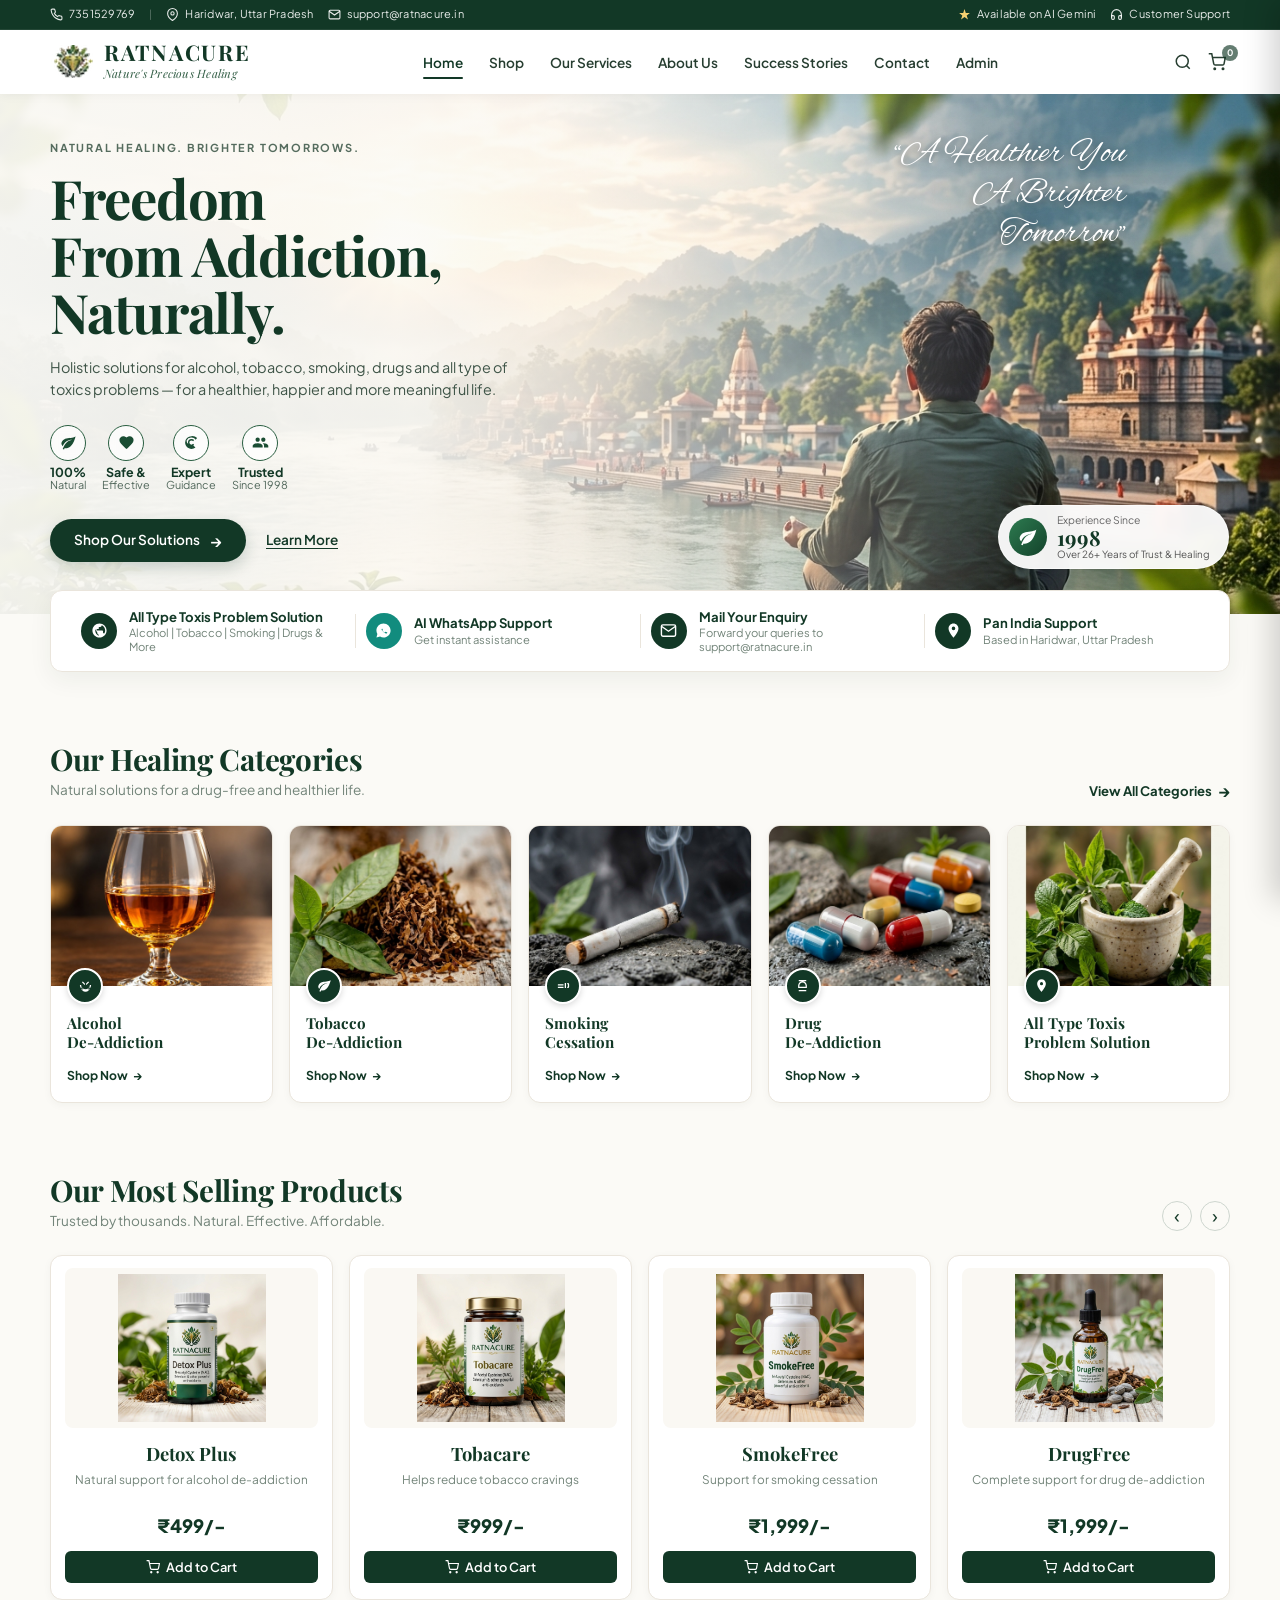
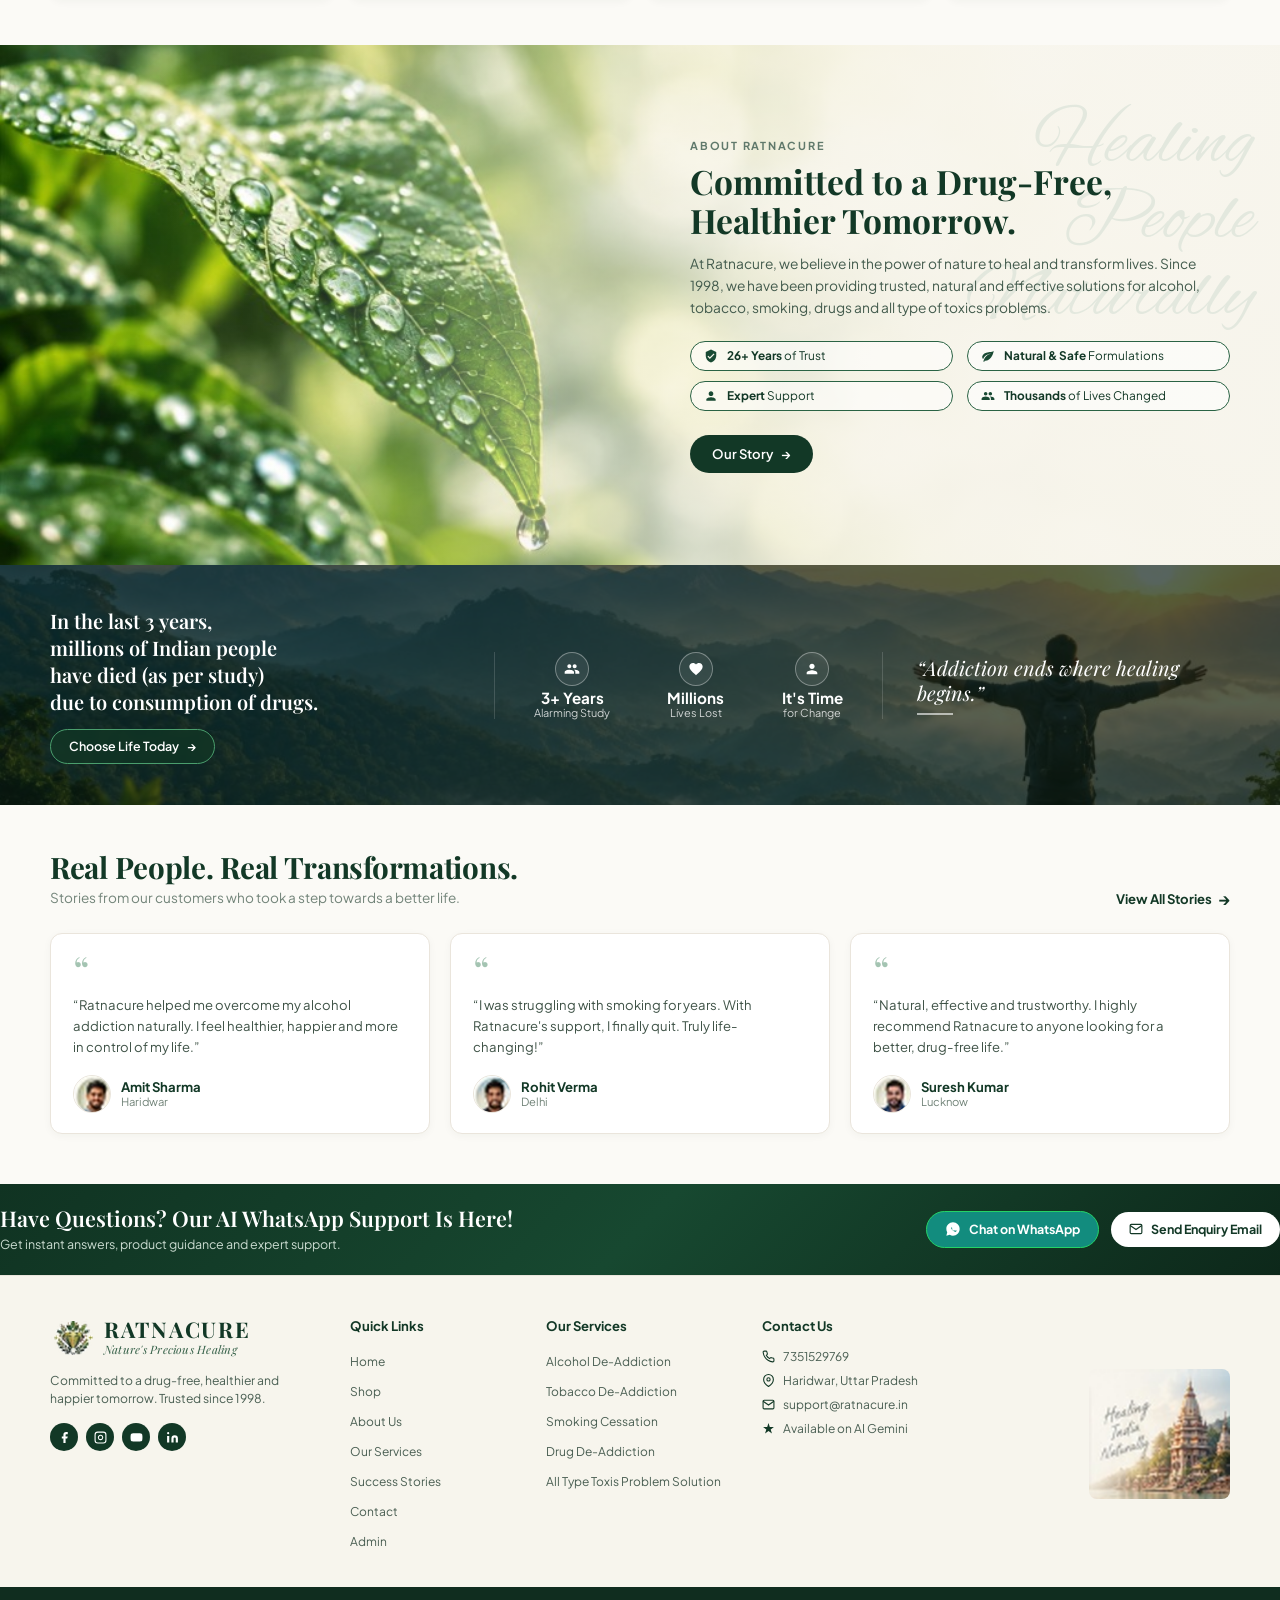
==== commit 7dba7754: "Fix navigation and admin page" ====
--- a/index.html
+++ b/index.html
@@ -81,6 +81,7 @@
             <li><a href="about.html" class="nav-link">About Us</a></li>
             <li><a href="stories.html" class="nav-link">Success Stories</a></li>
             <li><a href="contact.html" class="nav-link">Contact</a></li>
+            <li><a href="admin.html" class="nav-link">Admin</a></li>
           </ul>
 
           <div class="nav-actions">
@@ -712,25 +713,25 @@
             Committed to a drug-free, healthier and happier tomorrow. Trusted since 1998.
           </p>
           <div class="footer-social-icons">
-            <a href="#" class="social-btn" aria-label="Facebook">
+            <a href="https://www.facebook.com" target="_blank" rel="noreferrer" class="social-btn" aria-label="Facebook">
               <svg viewBox="0 0 24 24" fill="currentColor">
                 <path d="M18 2h-3a5 5 0 0 0-5 5v3H7v4h3v8h4v-8h3l1-4h-4V7a1 1 0 0 1 1-1h3z"/>
               </svg>
             </a>
-            <a href="#" class="social-btn" aria-label="Instagram">
+            <a href="https://www.instagram.com" target="_blank" rel="noreferrer" class="social-btn" aria-label="Instagram">
               <svg viewBox="0 0 24 24" fill="none" stroke="currentColor" stroke-width="2">
                 <rect x="2" y="2" width="20" height="20" rx="5" ry="5"/>
                 <path d="M16 11.37A4 4 0 1 1 12.63 8 4 4 0 0 1 16 11.37z"/>
                 <line x1="17.5" y1="6.5" x2="17.51" y2="6.5"/>
               </svg>
             </a>
-            <a href="#" class="social-btn" aria-label="YouTube">
+            <a href="https://www.youtube.com" target="_blank" rel="noreferrer" class="social-btn" aria-label="YouTube">
               <svg viewBox="0 0 24 24" fill="currentColor">
                 <path d="M22.54 6.42a2.78 2.78 0 0 0-1.94-2C18.88 4 12 4 12 4s-6.88 0-8.6.46a2.78 2.78 0 0 0-1.94 2A29 29 0 0 0 1 11.75a29 29 0 0 0 .46 5.33A2.78 2.78 0 0 0 3.4 19c1.72.46 8.6.46 8.6.46s6.88 0 8.6-.46a2.78 2.78 0 0 0 1.94-2 29 29 0 0 0 .46-5.25 29 29 0 0 0-.46-5.33z"/>
                 <polygon points="9.75 15.02 15.5 11.75 9.75 8.48 9.75 15.02" fill="#fff"/>
               </svg>
             </a>
-            <a href="#" class="social-btn" aria-label="LinkedIn">
+            <a href="https://www.linkedin.com" target="_blank" rel="noreferrer" class="social-btn" aria-label="LinkedIn">
               <svg viewBox="0 0 24 24" fill="currentColor">
                 <path d="M16 8a6 6 0 0 1 6 6v7h-4v-7a2 2 0 0 0-2-2 2 2 0 0 0-2 2v7h-4v-7a6 6 0 0 1 6-6zM2 9h4v12H2zM4 2a2 2 0 1 1-2 2 2 2 0 0 1 2-2z"/>
               </svg>
@@ -748,6 +749,7 @@
             <li><a href="services.html">Our Services</a></li>
             <li><a href="stories.html">Success Stories</a></li>
             <li><a href="contact.html">Contact</a></li>
+            <li><a href="admin.html">Admin</a></li>
           </ul>
         </div>
 
